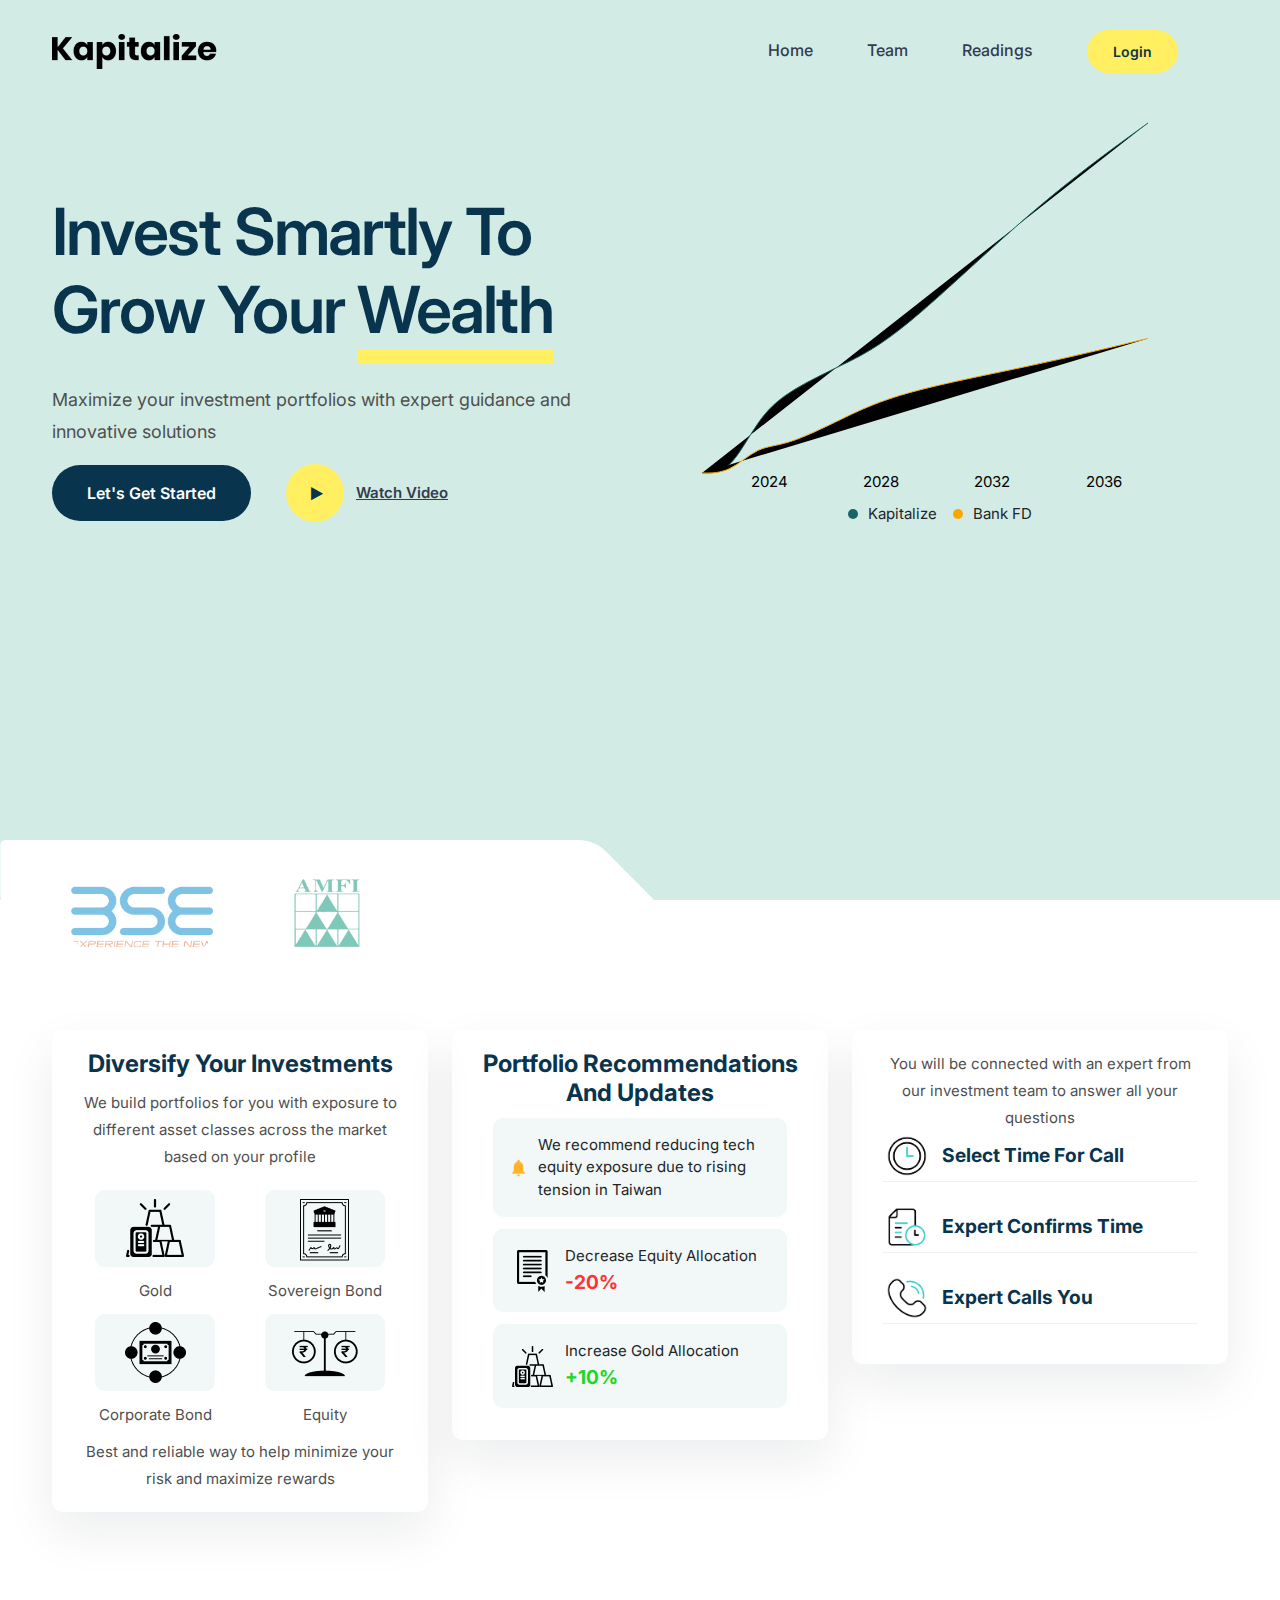
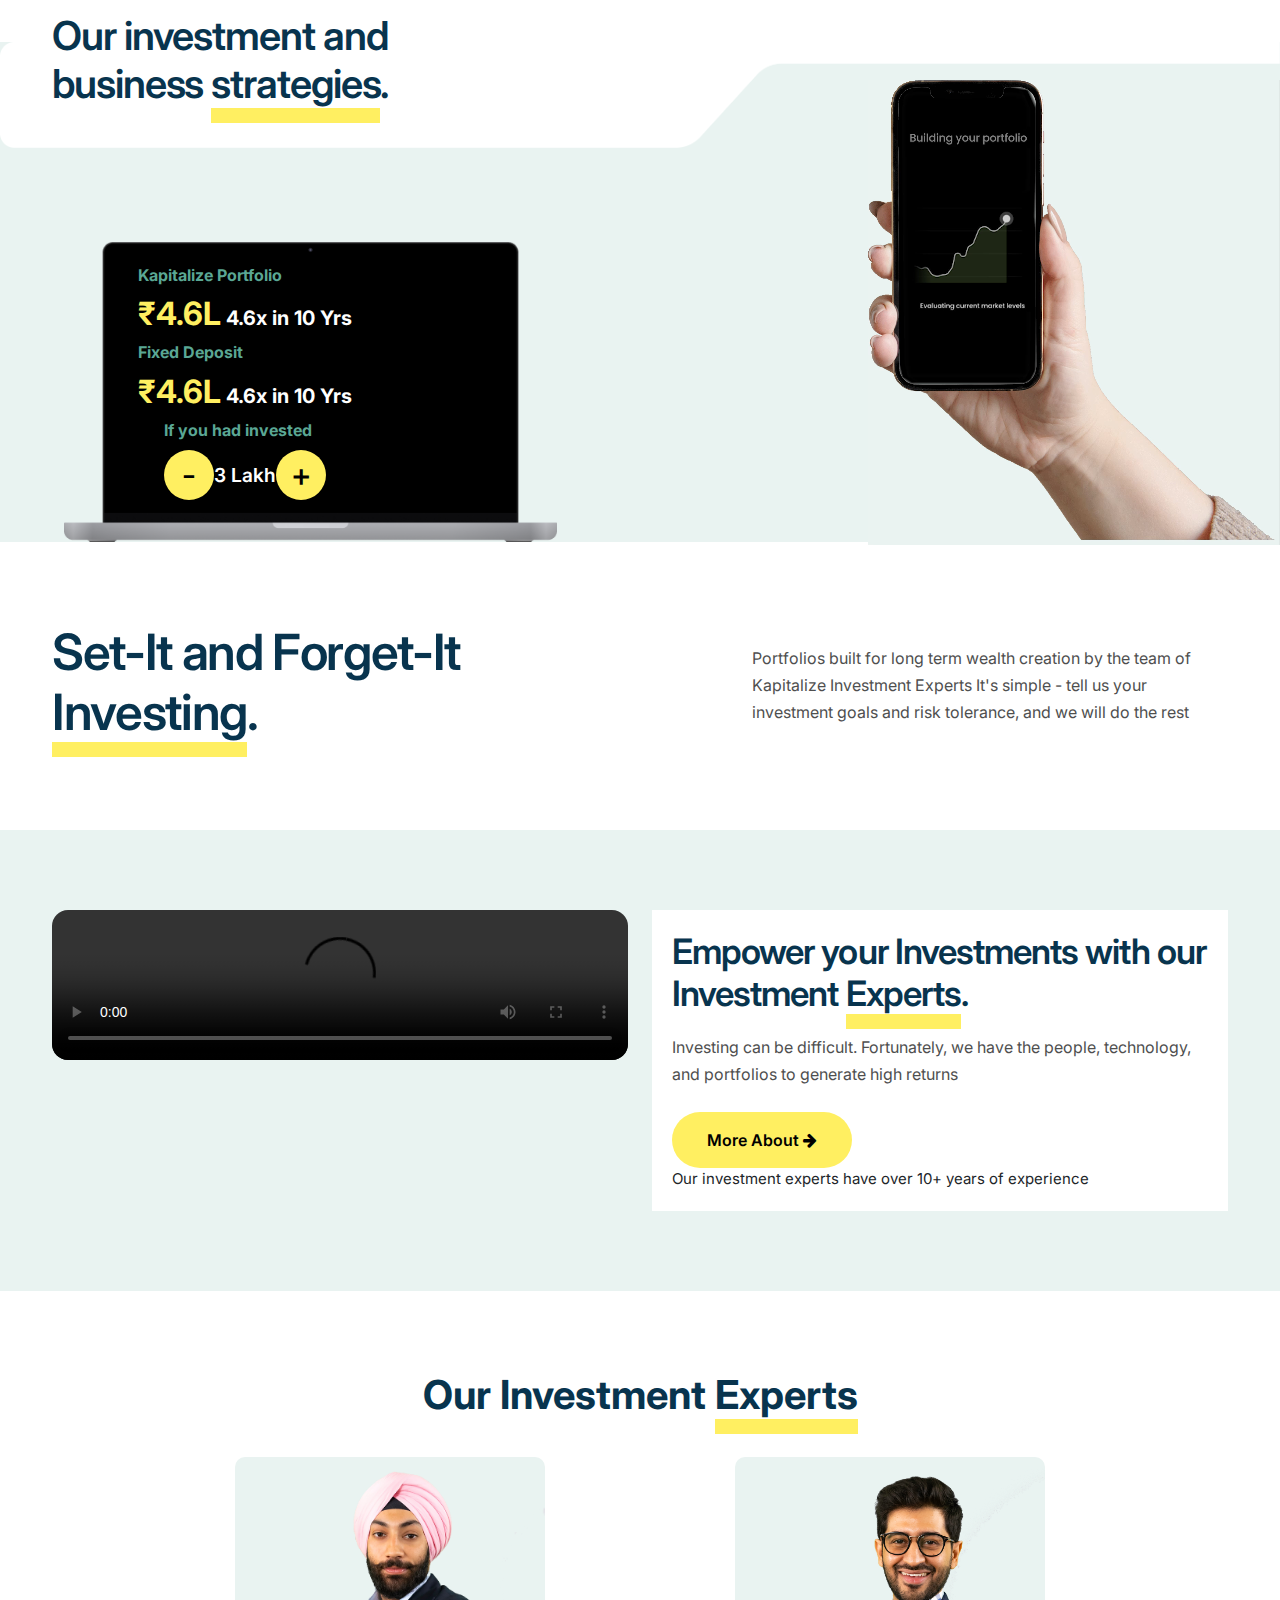
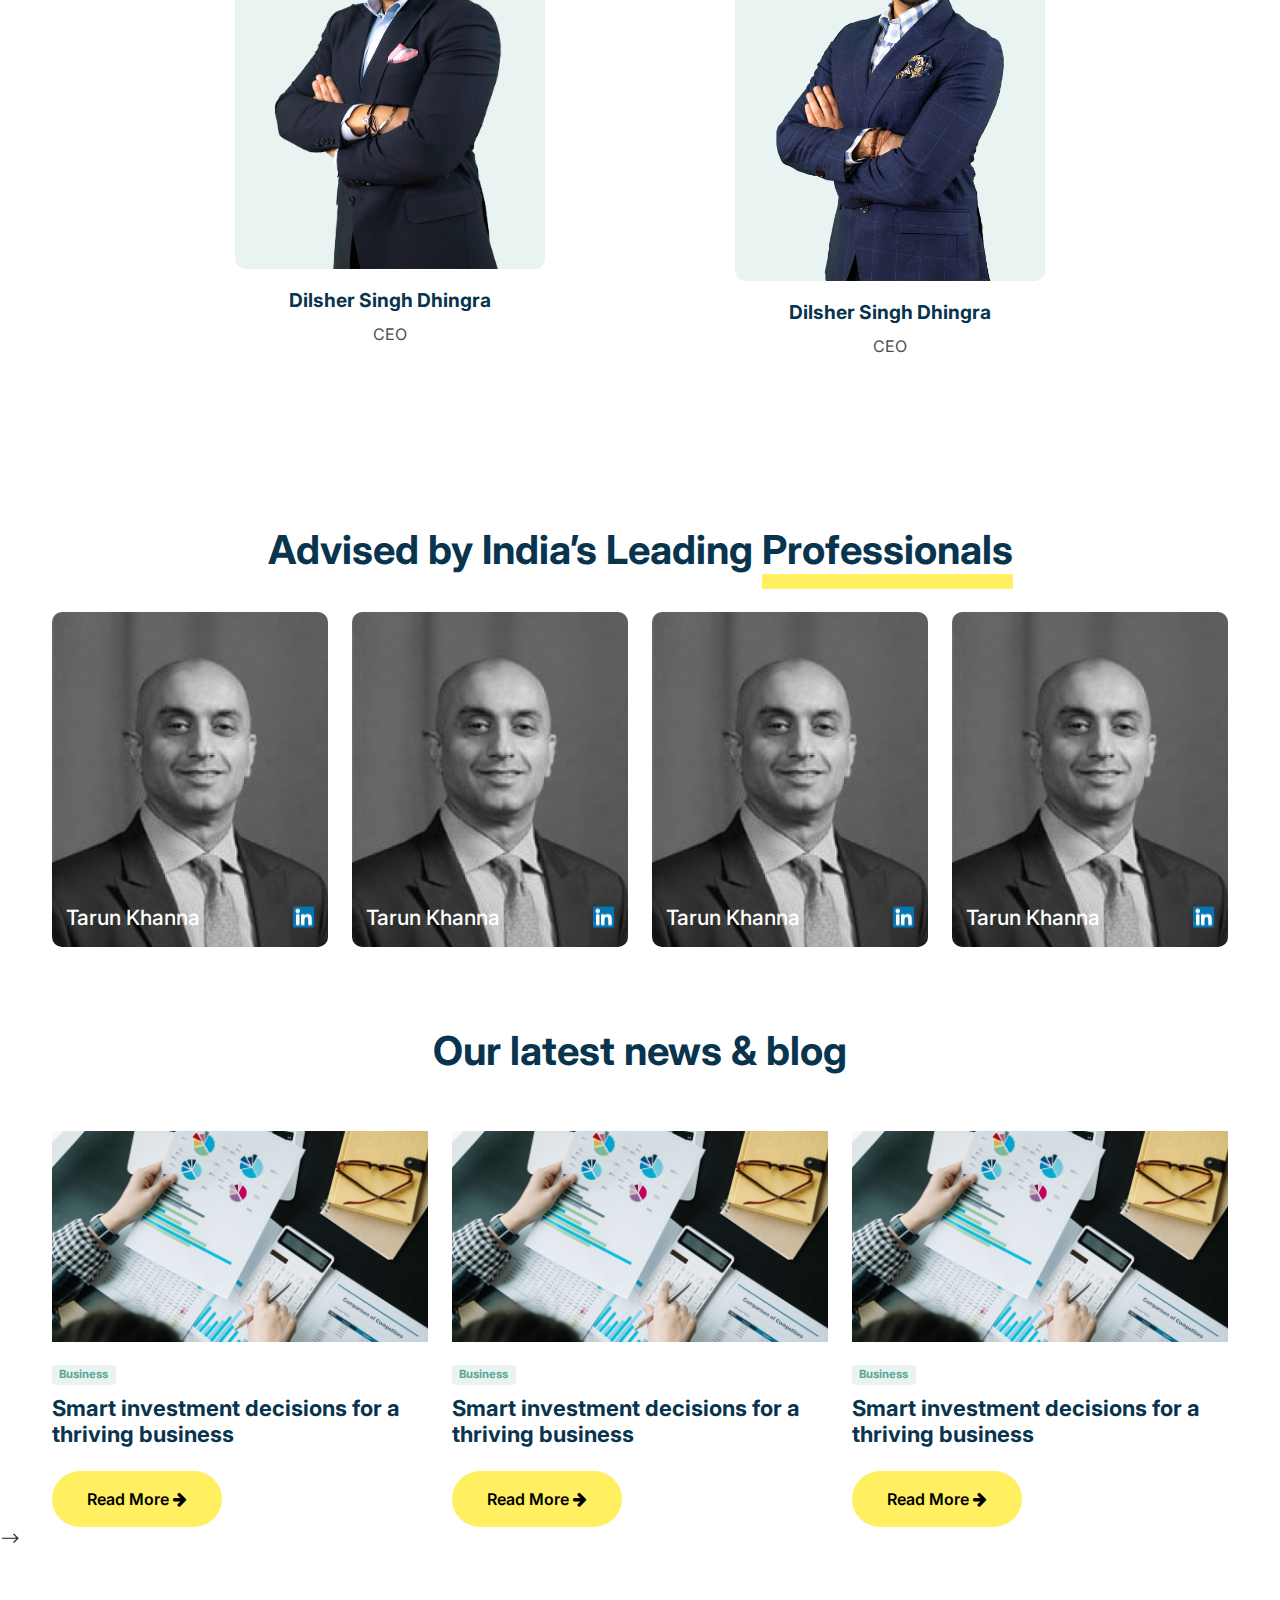
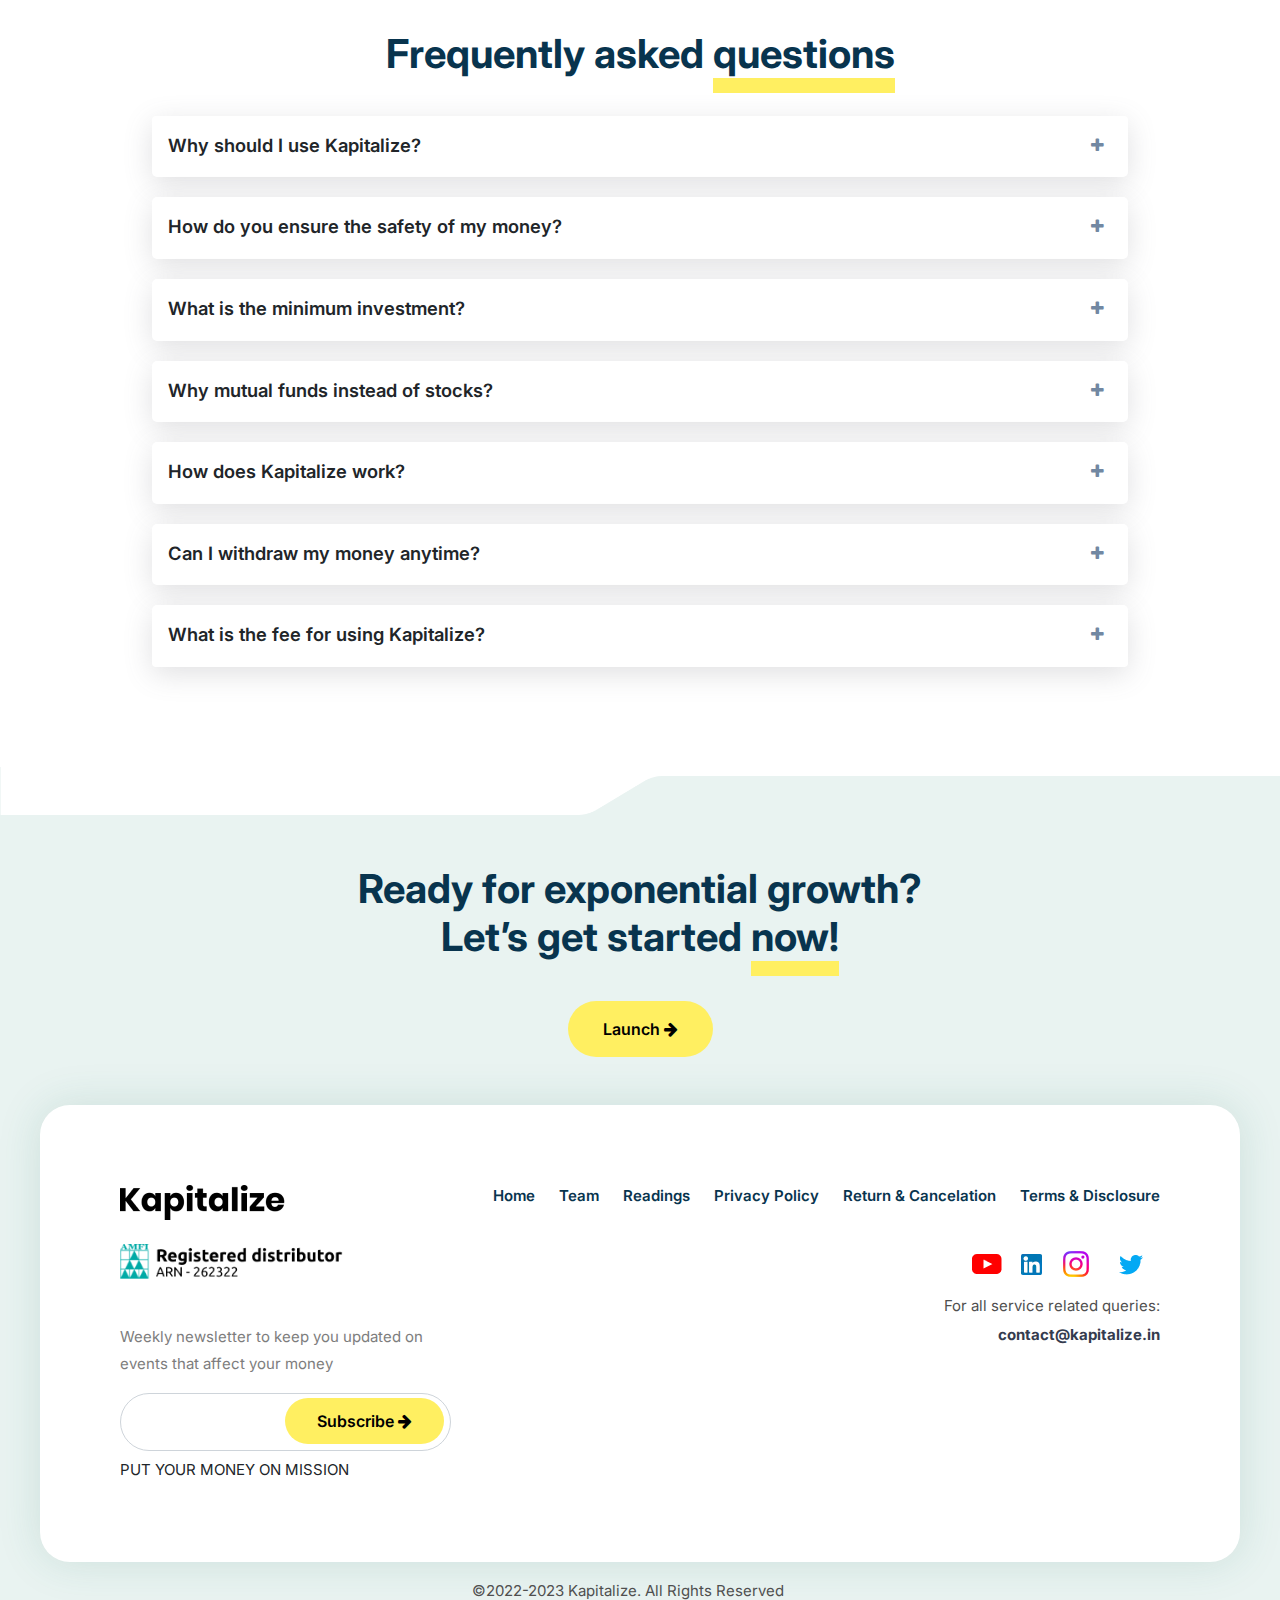
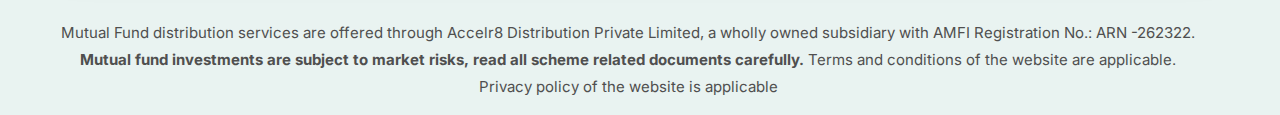
==== index.html @ a592a7f3 "first commit" ====
<!DOCTYPE html>
<html lang="zxx">
  <head>
    <!-- Required meta tags -->
    <meta charset="utf-8" />
    <meta
      name="viewport"
      content="width=device-width, initial-scale=1, shrink-to-fit=no"
    />

    <!-- Bootstrap Min CSS -->
    <link rel="stylesheet" href="assets/css/bootstrap.min.css" />
    <!-- Animate Min CSS -->
    <link rel="stylesheet" href="assets/css/animate.min.css" />
    <!-- FlatIcon CSS -->
    <link rel="stylesheet" href="assets/css/flaticon.css" />
    <!-- FlatIcon Two CSS -->
    <link rel="stylesheet" href="assets/css/flaticon-two.css" />
    <!-- FlatIcon Three CSS -->
    <link rel="stylesheet" href="assets/css/flaticon-three.css" />
    <!-- Font Awesome Min CSS -->
    <link rel="stylesheet" href="assets/css/fontawesome.min.css" />

    <!-- Nice Select Min CSS -->
    <link rel="stylesheet" href="assets/css/nice-select.min.css" />
    <!-- Owl Carousel Min CSS -->
    <link rel="stylesheet" href="assets/css/owl.carousel.min.css" />

    <!-- Style CSS -->
    <link rel="stylesheet" href="assets/css/style.css" />

    <!-- Responsive CSS -->
    <link rel="stylesheet" href="assets/css/responsive.css" />

    <title>Kaptalize Investment</title>

    <link rel="icon" type="image/png" href="assets/img/favicon.png" />
  </head>

  <body>
    <!-- Preloader Area -->
    <!-- <div class="preloader-area">
      <div class="spinner">
        <div class="dot1"></div>
        <div class="dot2"></div>
      </div>
    </div> -->
    <!-- End Preloader Area -->

    <!-- End Go Top Section -->
    <header class="header">
      <div class="container">
       
          <div class="row">
           <div class="col-md-4">
            <div class="header-logo">
              <img src="assets/img/logo-kapitalize.png" />
            </div>
           </div>
            <div class="col-md-8">
              <div class="navbar-menu">
                <ul>
                  <li>
                    <a href="#">Home</a>
                  </li>
                  <li>
                    <a href="#">Team</a>
                  </li>
                  <li>
                    <a href="#">Readings</a>
                  </li>
                 <li>   <button class="default-btn">Login</button></li>
                </ul>
                <div class="contact-button">
               
                </div>
              </div>
            </div>
         
          </div>
      
      </div>
      <section class="main-header">
        <div class="container">
          <div class="row">
            <div class="col-md-6">
              <div class="banner-section-content">
                <h1>
                  Invest Smartly To Grow Your <span class="border-yellow">Wealth</span> 
                  
                
                </h1>
                <p>
                  Maximize your investment portfolios with expert guidance and innovative solutions

                </p>
                <div class="banner-button-flex">
                  <div class="lets-start-button">
                    <a href="#" class="lets-started btn-started"
                      >Let's Get Started</a
                    >
                  </div>
                  <div class="video-box">
                    <a href="" class="video-play">
                      <span><i class="fa fa-play"></i></span>
                    </a>
                    <a href="#" class="watch">Watch Video</a>
                  </div>
                </div>
              </div>
            </div>
            <div class="col-lg-6" style="overflow: hidden;">
              <!-- <div class="text-center">Kapitalize vs Bank FD</div> -->
              <!-- D3 chart -->
              <div id="chart" class="mt-5 mt-lg-0 d-none d-lg-block"><svg width="546" height="400"><g transform="translate(50,20)"><g class="x axis" transform="translate(0,350)"><g class="tick" transform="translate(67.46475017111568,0)" style="opacity: 1;"><line y2="0" x2="0"></line><text dy=".71em" y="3" x="0" style="text-anchor: middle;">2024</text></g><g class="tick" transform="translate(178.96475017111567,0)" style="opacity: 1;"><line y2="0" x2="0"></line><text dy=".71em" y="3" x="0" style="text-anchor: middle;">2028</text></g><g class="tick" transform="translate(290.46475017111567,0)" style="opacity: 1;"><line y2="0" x2="0"></line><text dy=".71em" y="3" x="0" style="text-anchor: middle;">2032</text></g><g class="tick" transform="translate(401.96475017111567,0)" style="opacity: 1;"><line y2="0" x2="0"></line><text dy=".71em" y="3" x="0" style="text-anchor: middle;">2036</text></g><path class="domain" d="M0,0V0H446V0"></path></g><g class="y axis"><path class="domain" d="M0,0H0V350H0"></path></g><g class="company"><path class="line" d="M0,350L4.642653433721195,349.99999999999994C9.28530686744239,350,18.57061373488478,350,27.85592060232717,341.025641025641C37.14122746976956,332.051282051282,46.42653433721195,314.1025641025641,55.72456080310289,300.6410256410256C65.02258726899383,287.1794871794871,74.33333333333333,278.2051282051282,88.27401323294546,269.23076923076917C102.21469313255761,260.2564102564102,120.78530686744239,251.28205128205127,139.3686402007757,242.30769230769226C157.95197353410904,233.33333333333331,176.54802646589093,224.35897435897436,209.0720396988364,197.43589743589743C241.59605293178186,170.51282051282053,288.0480264658909,125.64102564102565,329.8573465662788,89.74358974358975C371.66666666666663,53.846153846153854,408.8333333333333,26.923076923076927,427.41666666666663,13.461538461538463L446,0" style="stroke: rgb(26, 101, 100);" stroke-dasharray="574.5853271484375 574.5853271484375" stroke-dashoffset="0"></path></g><g class="company"><path class="line" d="M0,350L4.642653433721195,349.99999999999994C9.28530686744239,350,18.57061373488478,350,27.85592060232717,345.5128205128205C37.14122746976956,341.025641025641,46.42653433721195,332.05128205128204,55.72456080310289,327.5641025641026C65.02258726899383,323.0769230769231,74.33333333333333,323.0769230769231,88.27401323294546,318.5897435897436C102.21469313255761,314.1025641025641,120.78530686744239,305.1282051282051,139.3686402007757,296.15384615384613C157.95197353410904,287.1794871794871,176.54802646589093,278.2051282051282,209.0720396988364,269.23076923076917C241.59605293178186,260.2564102564102,288.0480264658909,251.28205128205127,329.8573465662788,242.30769230769226C371.66666666666663,233.33333333333331,408.8333333333333,224.35897435897436,427.41666666666663,219.87179487179486L446,215.3846153846154" style="stroke: orange;" stroke-dasharray="469.2064514160156 469.2064514160156" stroke-dashoffset="0"></path></g></g></svg></div>
              <!-- Chart Legend -->
              <div class="d-none d-lg-block">
                <div style="display: flex; justify-content: center;">
                  <div class="me-3" style="display: flex; align-items: center; float: left;">
                    <div style="width: 10px;height: 10px;border-radius: 50%;background: #1A6564;margin-right: 10px;">
                    </div>
                    Kapitalize
                  </div>
                  <div style="display: flex; align-items: center; float: left;">
                    <div style="width: 10px;height: 10px;border-radius: 50%;background: orange;margin-right: 10px;"></div>
                    Bank FD
                  </div>
                </div>
              </div>
              <!-- <img src="assets/img/hero-graph-animation.gif" alt="Graph" class="img-fluid mt-4 mt-lg-0"> -->
              <div class="mt-3 mt-md-5 d-block d-lg-none"> <!-- for mobile -->
                <img src="assets/img/amfi.png" class="img-fluid mt-5 mt-lg-0" alt="AMFI">
              </div>
            </div>
        </div>
      </section>
    </header>
<section class="client-slider mb-30">
<div class="ab-slider">    <img src="assets/img/shape-divider-home-edit.png"/>
<div class="container">
    <div class="row">
        <div class="col-md-6">
           <div class="client-box-flex">
           <div> <img src="assets/img/bse.png"/></div>
           <div> <img src="assets/img/amfi.png"/></div>
           </div>
        </div>
    </div>
</div>
</div>


</section>
<div class="clearfix"></div>
<!-- <section class="start-section ptb-80">
    <div class="container">
        <div class="row">
            <div class="col-md-6">
<div class="start-business-heading">
    <h2>Starting and growing your own <span class="wealth">business</span>.</h2>
</div>
            </div>
            <div class="col-md-6">
                <div class="paragraph-business">
                    <p>Lorem ipsum dolor sit amet, consectetur tempoesed uted adipiscing elit, sed do eiusmod tempor incididunt  labore et dolore magna aliqua ut commodo conse.</p>
                </div>
        </div>
    </div>
</section> -->
<!-- <section class="efficient ptb-80">
    <div class="container">
        <div class="row">
            <div class="col-md-4">
                <div class="hover-box hov   ">
                    <div class="icon-box-efficient ">
                        <div class="hov">
                            <i class="fa fa-star"></i>
                        </div>
                    </div>
                    <div class="icon-box-title">
                        <h2>Efficient Investment</h2>
                        <p>Lorem ipsum dolor sit amet, commodo conse consecteturet deus adipiscing elit, sed do eiusmod tempor ut.</p>
                    </div>
                    <a href=""><i class="fa fa-arrow-right-long"></i></a>
                </div>
            </div>
            <div class="col-md-4">
                <div class="hover-box hov   ">
                    <div class="icon-box-efficient ">
                        <div class="hov">
                            <i class="fa fa-star"></i>
                        </div>
                    </div>
                    <div class="icon-box-title">
                        <h2>Efficient Investment</h2>
                        <p>Lorem ipsum dolor sit amet, commodo conse consecteturet deus adipiscing elit, sed do eiusmod tempor ut.</p>
                    </div>
                    <a href=""><i class="fa fa-arrow-right-long"></i></a>
                </div>
            </div>
            <div class="col-md-4">
                <div class="hover-box hov   ">
                    <div class="icon-box-efficient ">
                        <div class="hov">
                            <i class="fa fa-star"></i>
                        </div>
                    </div>
                    <div class="icon-box-title">
                        <h2>Efficient Investment</h2>
                        <p>Lorem ipsum dolor sit amet, commodo conse consecteturet deus adipiscing elit, sed do eiusmod tempor ut.</p>
                    </div>
                    <a href=""><i class="fa fa-arrow-right-long"></i></a>
                </div>
            </div>
        </div>
    </div>
</section> -->
<section class="invest-with-kapitalize mt-100">
  <div class="container">
    <div class="row">
      <div class="col-md-4">
        <div class="diversify-box">
          <div class="diversify-content">
            <h3>Diversify Your Investments</h3>
            <p>We build portfolios for you with exposure to different asset classes across the market based on your profile</p>
          </div>
          <div class="row">
            <div class="col-md-6">
              <div class="icon-image">
                <img src="assets/img/icon-gold.png"/>
                <p>Gold</p>
              </div>
            </div>
            <div class="col-md-6">
              <div class="icon-image">
                <img src="assets/img/icon-sovereign-bond.png"/>
                <p>Sovereign Bond</p>
              </div>
            </div>
            <div class="col-md-6">
              <div class="icon-image">
                <img src="assets/img/icon-corporate-bond.png"/>
                <p>Corporate Bond</p>
              </div>
            </div>
            <div class="col-md-6">
              <div class="icon-image">
                <img src="assets/img/icon-equity.png"/>
                <p>Equity</p>
              </div>
            </div>
     <div class="second-para">
             <p>Best and reliable way to help minimize your risk and maximize rewards</p>
     </div>
          </div>
        </div>
      </div>
      <div class="col-md-4">
        <div class="diversify-box">
          <div class="diversify-content">
            <h3>Portfolio Recommendations And Updates
            </h3>
           <div class="portfolio-cards flex">
            <div><img src="assets/img/icon-notification.png"></div>
            <div class="po">We recommend reducing tech equity exposure due to rising tension in Taiwan

            </div>
           </div>
           <div class="portfolio-cards flex">
            <div><img src="assets/img/icon-letter.png"></div>
            <div class="po ">Decrease Equity Allocation
<span class="red1">-20%

</span>
            </div>
           </div>
           <div class="portfolio-cards flex">
            <div><img src="assets/img/icon-gold-outline.png"></div>
            <div class="po">Increase Gold Allocation
              <span class="gre1">+10%

              </span>
            </div>
           </div>
          </div>
         
        </div>
      </div>
      <div class="col-md-4 mx-auto">
        <div class="diversify-box">
  <div class="second-para">        <p>You will be connected with an expert from our investment team to answer all your questions</p></div>
        <div class="advice-card flex">
          <div><img src="assets/img/animation-clock.png"></div>
          <div><h3>
            Select Time For Call</h3></div>
        </div>
        <div class="advice-card flex">
          <div><img src="assets/img/animation-waiting.png"></div>
          <div><h3>
            Expert Confirms Time</h3></div>
        </div>
        <div class="advice-card flex">
          <div><img src="assets/img/animation-phone.png"></div>
          <div><h3>
            Expert Calls You</h3></div>
        </div>
         
        </div>
      </div>
    </div>
  </div>
</section>
<section class="investment ">
<div class="oh  ">
  <div class="shape-devideer"><img src="assets/img/shape-divider-about.png"></div>
  
<div class="container ">
  <div class="row">
   <div class="col-md-12">
    <div class="main-headingg">
      <h3>Our investment and business <span class="border-yellow">strategies</span>.</h3>
    </div>
   </div>
   <div class="over-f">
    <div class="row">
      <div class="col-md-6">
        <div class="laptop-ab">
          <img src="assets/img/portfolio-laptop-blank.png">
          <div class="laptop-content">
            <div class="portfolio-flex">
              <div class="kapitalize-p-heading"><h3>Kapitalize Portfolio</h3>
              <h5><span>₹4.6L</span> 4.6x in 10 Yrs</h5>
              </div>
              <div class="kapitalize-p-heading"><h3>Fixed Deposit</h3>
                  <h5><span>₹4.6L</span> 4.6x in 10 Yrs</h5>
                  </div>
                  <div class="kapitalize-p-heading-m"><h3>If you had invested</h3>
                      <div class="number-flex">
         <div>                 <a href="" class="btn btn-circle"><span class="minus">-</span></a></div>
                 <div class="value">3 Lakh</div>
                  <div>        <a href="" class="btn btn-circle"><span class="plus">+</span></a></div>
                      </div>
                      </div>
          </div>
        </div>
        </div>
      </div>
      <div class="col-md-6">
        <div class="mobile-video">
          <video  autoplay muted loop >
            <source src="assets/video/hand_video.mp4" type="video/mp4">
            <source src="assets/video/hand_video.mp4" type="video/ogg">
         
          </video>
  
        </div>
      </div>
    </div>
  </div>
</div>

</div>
</section>
<section class="start-section ptb-80">
    <div class="container">
        <div class="row">
            <div class="col-md-6">
<div class="start-business-heading">
    <h2>Set-It and Forget-It 
      <span class="border-yellow">Investing</span>.</h2>
</div>
            </div>
            <div class="col-md-6">
                <div class="paragraph-business">
                    <p>Portfolios built for long term wealth creation by the team of Kapitalize Investment Experts 

                      It's simple - tell us your investment goals and
                      risk tolerance, and we will do the rest
                      </p>
                </div>
        </div>
    </div>
</section>

<!-- invested -->
<!-- <section class="invested ptb-80 mt-50">
    <div class="container">
        <div class="row">
            <div class="col-md-8 mx-auto">
                <div class="sec-heading">
                    <span>Put your money on a mission</span>
                    <h2>Portfolios designed by investment experts for long-term growth</h2>
                </div>
            </div>
        </div>
        <div class="row mt-5">
            <div class="portfolio-flex">
                <div class="kapitalize-p-heading"><h3>Kapitalize Portfolio</h3>
                <h5><span>₹4.6L</span> 4.6x in 10 Yrs</h5>
                </div>
                <div class="kapitalize-p-heading"><h3>Fixed Deposit</h3>
                    <h5><span>₹4.6L</span> 4.6x in 10 Yrs</h5>
                    </div>
                    <div class="kapitalize-p-heading-m"><h3>If you had invested</h3>
                        <div class="number-flex">
           <div>                 <a href="" class="btn btn-circle"><span class="minus">-</span></a></div>
                   <div class="value">3 Lakh</div>
                    <div>        <a href="" class="btn btn-circle"><span class="plus">+</span></a></div>
                        </div>
                        </div>
            </div>
        </div>
    </div>
</section> -->

<section class="ptb-80 empower">
    <div class="container">
        <div class="row ">
            <div class="col-md-6 ">
                <div class="meet-image">
                  <div class="video-inbox">
                    <video controls="" width="100%" style="max-width: 700px; height: auto;" controlslist="nodownload">
                      <source src="https://kapitalizevideos.s3.ap-south-1.amazonaws.com/introvideo/Intro+video_Final.mp4" type="video/webm">
                      <source src="https://kapitalizevideos.s3.ap-south-1.amazonaws.com/introvideo/Intro+video_Final.mp4" type="video/mp4">
                    </video>
                  </div>
                </div>
            </div>
            <div class="col-md-6">
                <div class="main-bg-content">
                  <div class="meet-content">
                    <h3>Empower your Investments with our Investment 
                      <span class="border-yellow">Experts</span>.</h3>
                    <p>Investing can be difficult. Fortunately, we have the people, technology, and portfolios to generate high returns
                    </p>
                  
                </div>
                <div class="more-about mt-4">
                    <button class=" btn-started">More About <i class="fa fa-arrow-right"></i></button>
                </div>
                <span>Our investment experts have over 10+ years of experience
                </span>
                </div>
            </div>
        </div>
    </div>
</section>

<section class="team ptb-80">
  <div class="container">
    <div class="row mb-30">
      <div class="col-md-8 mx-auto">
        <div class="sec-heading-blog">
          
          <h2>Our Investment 
              <span class="border-yellow">Experts</span></h2>
      </div>
      </div>
    </div>
   <div class="row">
    <div class="col-md-10 mx-auto">
      <div class="row mt-50">
        <div class="col-md-4 mx-auto">
          <div class="team-member">
            <img src="assets/img/DSD_Kapitalize Main Photo.png"/>
            
          </div>
          <div class="team-member-content">
            <h4>Dilsher Singh Dhingra</h4>
            <p>CEO</p>
          </div>
        </div>
        <div class="col-md-4 mx-auto">
          <div class="team-member">
            <img src="assets/img/LK_Kapitalize Main Photo Vf.png"/>
            
          </div>
          <div class="team-member-content">
            <h4>Dilsher Singh Dhingra</h4>
            <p>CEO</p>
          </div>
        </div>
        </div>
    </div>
   </div>
    </div>
  </div>
</section>
<section class="expertise ptb-80">
  <div class="container">
    <div class="row mb-30">
      <div class="col-md-8 mx-auto">
        <div class="sec-heading-blog">
          
          <h2>Advised by India’s Leading 

              <span class="border-yellow">Professionals</span></h2>
      </div>
      </div>
    </div>
   <div class="row">
    <div class="col-md-3">
      <div class="team-expertise">
        <div class="overlay-expertise">
          <img src="assets/img/professional-tarun-khanna.png">
          </div>
         <div class="main-overlay">
          <div class="title-expertise">
            <h6>Tarun Khanna</h6>
            <a href="https://www.linkedin.com/in/tarun-khanna-93434213/" target="_blank">
              <img src="assets/img/icon-linkedin.png" alt="LinkedIn" class="linkedin">
            </a>
          </div>
         </div>
        </div>
      </div>
      <div class="col-md-3">
        <div class="team-expertise">
          <div class="overlay-expertise">
            <img src="assets/img/professional-tarun-khanna.png">
            </div>
           <div class="main-overlayy">
            <div class="title-expertise">
              <h6>Tarun Khanna</h6>
              <a href="https://www.linkedin.com/in/tarun-khanna-93434213/" target="_blank">
                <img src="assets/img/icon-linkedin.png" alt="LinkedIn" class="linkedin">
              </a>
            </div>
           </div>
          </div>
        </div>
        <div class="col-md-3">
          <div class="team-expertise">
            <div class="overlay-expertise">
              <img src="assets/img/professional-tarun-khanna.png">
              </div>
             <div class="main-overlayy">
              <div class="title-expertise">
                <h6>Tarun Khanna</h6>
                <a href="https://www.linkedin.com/in/tarun-khanna-93434213/" target="_blank">
                  <img src="assets/img/icon-linkedin.png" alt="LinkedIn" class="linkedin">
                </a>
              </div>
             </div>
            </div>
          </div>
          <div class="col-md-3">
            <div class="team-expertise">
              <div class="overlay-expertise">
                <img src="assets/img/professional-tarun-khanna.png">
                </div>
               <div class="main-overlayy">
                <div class="title-expertise">
                  <h6>Tarun Khanna</h6>
                  <a href="https://www.linkedin.com/in/tarun-khanna-93434213/" target="_blank">
                    <img src="assets/img/icon-linkedin.png" alt="LinkedIn" class="linkedin">
                  </a>
                </div>
               </div>
              </div>
            </div>
    </div>
   </div>
    </div>
  </div>
</section>

  <div class="container">
    <div class="row">
      <div class="col-md-8 mx-auto">
        <div class="sec-heading-blog">
          
          <h2>Our latest news & <span class="wealth">blog</span></h2>
      </div>
      </div>
    </div>
    <div class="row mt-5">
     <div class="col-md-4">
     <a href="">
      <div class="blog-box">
        <div class="blog-image">
          <img src="assets/img/blog.jpg"/>
        </div>
        <div class="badge badge-secondary">Business</div>
        <div class="blog-heading"><h2>Smart investment decisions for a thriving business</h2></div>
        <div class="more-about mt-4">
          <button class=" btn-started">Read More <i class="fa fa-arrow-right"></i></button>
      </div>
      </div>
     </a>
     </div>
     <div class="col-md-4">
      <a href="">
       <div class="blog-box">
         <div class="blog-image">
           <img src="assets/img/blog.jpg"/>
         </div>
         <div class="badge badge-secondary">Business</div>
         <div class="blog-heading"><h2>Smart investment decisions for a thriving business</h2></div>
         <div class="more-about mt-4">
           <button class=" btn-started">Read More <i class="fa fa-arrow-right"></i></button>
       </div>
       </div>
      </a>
      </div>
      <div class="col-md-4">
        <a href="">
         <div class="blog-box">
           <div class="blog-image">
             <img src="assets/img/blog.jpg"/>
           </div>
           <div class="badge badge-secondary">Business</div>
           <div class="blog-heading"><h2>Smart investment decisions for a thriving business</h2></div>
           <div class="more-about mt-4">
             <button class=" btn-started">Read More <i class="fa fa-arrow-right"></i></button>
         </div>
         </div>
        </a>
        </div>
    </div>
  </div>
</section> -->
<section class="faqs ptb-80">
  <div class="container">
    <div class="row mb-30">
      <div class="col-md-8 mx-auto">
        <div class="sec-heading-blog">
          
          <h2>Frequently asked 

              <span class="border-yellow">questions</span></h2>
      </div>
      </div>
    </div>
    <div class="row">
      <div class="col-md-10 mx-auto">
        <div class="accordion">
          <div class="accordion-item">
            <a>
              Why should I use Kapitalize?
            </a>
            <div class="content">
              <p>We have over 10 years of investing experience and trusted by some of the worlds wealthiest. Our goal is to offer high quality investment expertise that was previously reserved only for the ultra-wealthy</p>
            </div>
          </div>
          <div class="accordion-item">
            <a>
              How do you ensure the safety of my money?
            </a>
            <div class="content">
              <p>All investments are made in your name (you hold the funds) and any investment changes need your consent before we implement them. An OTP is required to approve each and every change. Kapitalize is registered with the Association of Mutual Funds of India (ARN Holder Number – 262322) and SEBI compliant with all security guidelines. Mutual funds are highly regulated, and investors are protected by AMFI</p>
            </div>
          </div>
          <div class="accordion-item">
            <a>
              What is the minimum investment?
            </a>
            <div class="content">
              <p>Portfolios designed by Kapitalize start with a minimum of Rs 20,000 and you can top up any time with as little as Rs 10,000</p>
            </div>
          </div>
          <div class="accordion-item">
            <a>
              Why mutual funds instead of stocks?
            </a>
            <div class="content">
              <p>Data clearly shows that over a long-term horizon, investing in index funds beats specific stock portfolios >95% of the time. Your money is invested into diversified portfolios of funds managed by the best fund managers of the country, to earn superior risk-adjusted returns</p>
            </div>
          </div>
          <div class="accordion-item">
            <a>
              How does Kapitalize work?
            </a>
            <div class="content">
              <p>Kapitalize simplifies investing! After evaluating a customer’s risk profile and investment goals, Kapitalize curates a personalised investing strategy to achieve long term wealth creation</p>
            </div>
          </div>
          <div class="accordion-item">
            <a>
           
              Can I withdraw my money anytime?
                  
            </a>
            <div class="content">
              <p>Yes! The money you invest through Kapitalize can be withdrawn anytime. There is no lock-in period</p>
            </div>
          </div>
          <div class="accordion-item">
            <a>
           
             
              What is the fee for using Kapitalize?
                  
                  
            </a>
            <div class="content">
              <p>Kapitalize charges an investor NO fees! Kapitalize is in-turn paid a distribution fee by the mutual fund AMCs</p>
            </div>
          </div>
        </div>
      </div>
    </div>
  </div>
</section>
<!-- footer -->
<footer class="footer">
  <div class="footer-overlay"></div>
  <div class="footer-image">
    <img src="assets/img/shape-divider-footer-edit.png"/>
    <div class="container">
      <div class="row">
        <div class="col-md-8 mx-auto mb-5">
<div class="first-footer">
  <h2>Ready for exponential growth? <br>
    Let’s get started 
     <span class="border-yellow">now!</span></h2>
</div>
<div class="more-about text-center mt-4">
  <button class=" btn-started">Launch <i class="fa fa-arrow-right"></i></button>
</div>

      </div>
      <!-- main-footer -->
      <div class="footer-2">
        <div class="row">
          <div class="col-md-3">
         <div class="mb-4">      <img src="assets/img/logo-kapitalize.png"/></div>
         
          </div>
          <div class="col-md-9">
            <div class="footer-links">
               

              <ul>
                <li><a href="#">Home</a></li>
                <li><a href="#">Team</a></li>
                <li><a href="#">Readings</a></li>
                <li><a href="#"> Privacy Policy</a></li>
                <li><a href="#">Return & Cancelation</a></li>
                <li><a href="#">Terms & Disclosure</a></li>
               
              </ul>
            </div>
          </div>
        
         
          <!-- <div class="col-md-4">
            <div class="address">
              <h3>Our Address</h3>
              <div class="address-flex">
                <div><i class="fa fa-map-marker"></i></div>
                <div class="contact-info">
                 
                  <p>123, Main Street Canada USA</p>
                </div>
              </div>
              <div class="address-flex">
                <div><i class="fa fa-phone"></i></div>
                <div class="contact-info">
                 
                  <a href="#"><p>+123-124-4587</p></a>
                </div>
              </div>
              <div class="social-link">
                <ul>
                  <li>
                    <a href="#"><i class="fa fa-youtube"></i></a>
                  </li>
                  <li>
                    <a href="#"><i class="fa fa-facebook"></i></a>
                  </li>
                  <li>
                    <a href="#"><i class="fa fa-linkedin"></i></a>
                  </li>
                  <li>
                    <a href="#"><i class="fa fa-twitter"></i></a>
                  </li>
                </ul>
              </div>
            </div>
          </div> -->
         
        </div>
        <div class="row">
          <div class="col-md-4">
            <div class="footer-logo">
           
              <div class="mb-4">   <img src="assets/img/arn-footer.png"/></div>
              <p>Weekly newsletter to keep you updated on events that affect your money </p>
            </div>
            <div class="email-text mt-3">
   
              <input type="text"  class="form-control" autocomplete="off">
              <button class=" btn-started">Subscribe <i class="fa fa-arrow-right"></i></button>
              <span class="mt-2 d-block">PUT YOUR MONEY ON MISSION</span>
            </div>
          </div>
          <div class="col-md-8">
            <div class="social-media text-end mb-4">
              <ul>
                <li>
                  <a href="#"><img src="assets/img/social-youtube.png"></a>
                </li>
                <li>
                  <a href="#"><img src="assets/img/icon-linkedin.png"></a>
                </li>
                  <li>
                  <a href="#"><img src="assets/img/social-instagram.png"></a>
                </li>
                <li>
                  <a href="#"><img src="assets/img/social-twitter.png"></a>
                </li>
              </ul>
     <div class="main-m mt-2">
      <p>For all service related queries:</p>
      <p><a href="#">contact@kapitalize.in</a></p>
     </div>
            </div>
          </div>
        </div>
      </div>
      <div class="row">
        <div class="col-md-12">
          <div class="copyright">
            <p>©2022-2023 Kapitalize. All Rights Reserved</p>
            <p>Mutual Fund distribution services are offered through Accelr8 Distribution Private Limited, a wholly owned subsidiary with AMFI Registration No.: ARN -262322. <strong>Mutual fund investments are subject to market risks, read all scheme related documents carefully.</strong>
              Terms and conditions of the website are applicable. Privacy policy of the website is applicable</p>
          </div>
      </div>
    </div>
  </div>
</footer>
    <!-- jQuery Min JS -->
    <script src="assets/js/jquery.min.js"></script>
    <!-- Bootstrap Bundle Min JS -->
    <script src="assets/js/bootstrap.bundle.min.js"></script>

    <!-- Appear Min JS -->
    <script src="assets/js/jquery.appear.min.js"></script>

    <!-- Owl Carousel Min JS -->
    <script src="assets/js/owl.carousel.min.js"></script>

    <!-- Nice Select Min JS -->
    <script src="assets/js/jquery.nice-select.min.js"></script>
    <!-- WOW Min JS -->
    <script src="assets/js/wow.min.js"></script>

    <!-- Main JS -->
    <script src="assets/js/main.js"></script>
  </body>
</html>
---- assets/css/flaticon.css ----
/*
Flaticon icon font: Flaticon
*/
@font-face {
	font-family: "Flaticon";
	src: url("../../assets/fonts/Flaticon.eot");
	src: url("../../assets/fonts/Flaticon.eot?#iefix") format("embedded-opentype"),
	url("../../assets/fonts/Flaticon.woff2") format("woff2"),
	url("../../assets/fonts/Flaticon.woff") format("woff"),
	url("../../assets/fonts/Flaticon.ttf") format("truetype"),
	url("../../assets/fonts/Flaticon.svg#Flaticon") format("svg");
	font-weight: normal;
	font-style: normal;
}
@media screen and (-webkit-min-device-pixel-ratio:0) {
	@font-face {
		font-family: "Flaticon";
		src: url("../../assets/fonts/Flaticon.svg#Flaticon") format("svg");
	}
}
[class^="flaticon-"]:before, [class*=" flaticon-"]:before,
[class^="flaticon-"]:after, [class*=" flaticon-"]:after {   
	font-family: Flaticon;
	font-style: normal;
}

.flaticon-right-arrow:before { content: "\f100"; }
.flaticon-claim:before { content: "\f101"; }
.flaticon-lock:before { content: "\f102"; }
.flaticon-diagram:before { content: "\f103"; }
.flaticon-money:before { content: "\f104"; }
.flaticon-pen:before { content: "\f105"; }
.flaticon-refresh:before { content: "\f106"; }
.flaticon-budget:before { content: "\f107"; }
.flaticon-data:before { content: "\f108"; }
.flaticon-file:before { content: "\f109"; }
.flaticon-ruler:before { content: "\f10a"; }
.flaticon-facebook:before { content: "\f10b"; }
.flaticon-twitter:before { content: "\f10c"; }
.flaticon-linkedin:before { content: "\f10d"; }
.flaticon-instagram-logo:before { content: "\f10e"; }
---- assets/css/flaticon-two.css ----
/*
  	Flaticon icon font: Flaticon
  	Creation date: 22/12/2021 12:08
  	*/

@font-face {
	font-family: "Flaticon";
	src: url("../../assets/fonts/style-one/Flaticon.eot");
	src: url("../../assets/fonts/style-one/Flaticon.eot?#iefix") format("embedded-opentype"),
	url("../../assets/fonts/style-one/Flaticon.woff2") format("woff2"),
	url("../../assets/fonts/style-one/Flaticon.woff") format("woff"),
	url("../../assets/fonts/style-one/Flaticon.ttf") format("truetype"),
	url("../../assets/fonts/style-one/Flaticon.svg#Flaticon") format("svg");
	font-weight: normal;
	font-style: normal;
}
@media screen and (-webkit-min-device-pixel-ratio:0) {
	@font-face {
		font-family: "Flaticon";
		src: url("../../assets/fonts/style-one/Flaticon.svg#Flaticon") format("svg");
	}
}
[class^="flaticon-"]:before, [class*=" flaticon-"]:before,
[class^="flaticon-"]:after, [class*=" flaticon-"]:after {   
	font-family: Flaticon;
	font-style: normal;
}

.flaticon-headphones:before { content: "\f100"; }
.flaticon-tag:before { content: "\f101"; }
.flaticon-cyber-security:before { content: "\f102"; }
.flaticon-innovation:before { content: "\f103"; }
.flaticon-content:before { content: "\f104"; }
.flaticon-unlink:before { content: "\f105"; }
.flaticon-data:before { content: "\f106"; }
.flaticon-goal:before { content: "\f107"; }
.flaticon-modules:before { content: "\f108"; }
.flaticon-work-time:before { content: "\f109"; }
.flaticon-it:before { content: "\f10a"; }
.flaticon-monitor:before { content: "\f10b"; }
.flaticon-appointment:before { content: "\f10c"; }
.flaticon-user:before { content: "\f10d"; }
.flaticon-dancer-motion:before { content: "\f10e"; }
.flaticon-cropping-tool:before { content: "\f10f"; }
.flaticon-brain-and-head:before { content: "\f110"; }
.flaticon-telephone:before { content: "\f111"; }
.flaticon-envelope:before { content: "\f112"; }
.flaticon-edit:before { content: "\f113"; }
.flaticon-placeholder:before { content: "\f114"; }
---- assets/css/flaticon-three.css ----
/*
  	Flaticon icon font: Flaticon
  	Creation date: 02/01/2021 10:22
  	*/

@font-face {
	font-family: "Flaticon";
	src: url("../../assets/fonts/style-two/Flaticon.eot");
	src: url("../../assets/fonts/style-two/Flaticon.eot?#iefix") format("embedded-opentype"),
	url("../../assets/fonts/style-two/Flaticon.woff2") format("woff2"),
	url("../../assets/fonts/style-two/Flaticon.woff") format("woff"),
	url("../../assets/fonts/style-two/Flaticon.ttf") format("truetype"),
	url("../../assets/fonts/style-two/Flaticon.svg#Flaticon") format("svg");
	font-weight: normal;
	font-style: normal;
}

@media screen and (-webkit-min-device-pixel-ratio:0) {
  @font-face {
		font-family: "Flaticon";
		src: url("../../assets/fonts/style-two/Flaticon.svg#Flaticon") format("svg");
	}
}
[class^="flaticon-"]:before, [class*=" flaticon-"]:before,
[class^="flaticon-"]:after, [class*=" flaticon-"]:after {   
	font-family: Flaticon;
	font-style: normal;
}

.flaticon-industry:before { content: "\f100"; }
.flaticon-group:before { content: "\f101"; }
.flaticon-promotion:before { content: "\f102"; }
.flaticon-coffee-cup:before { content: "\f103"; }
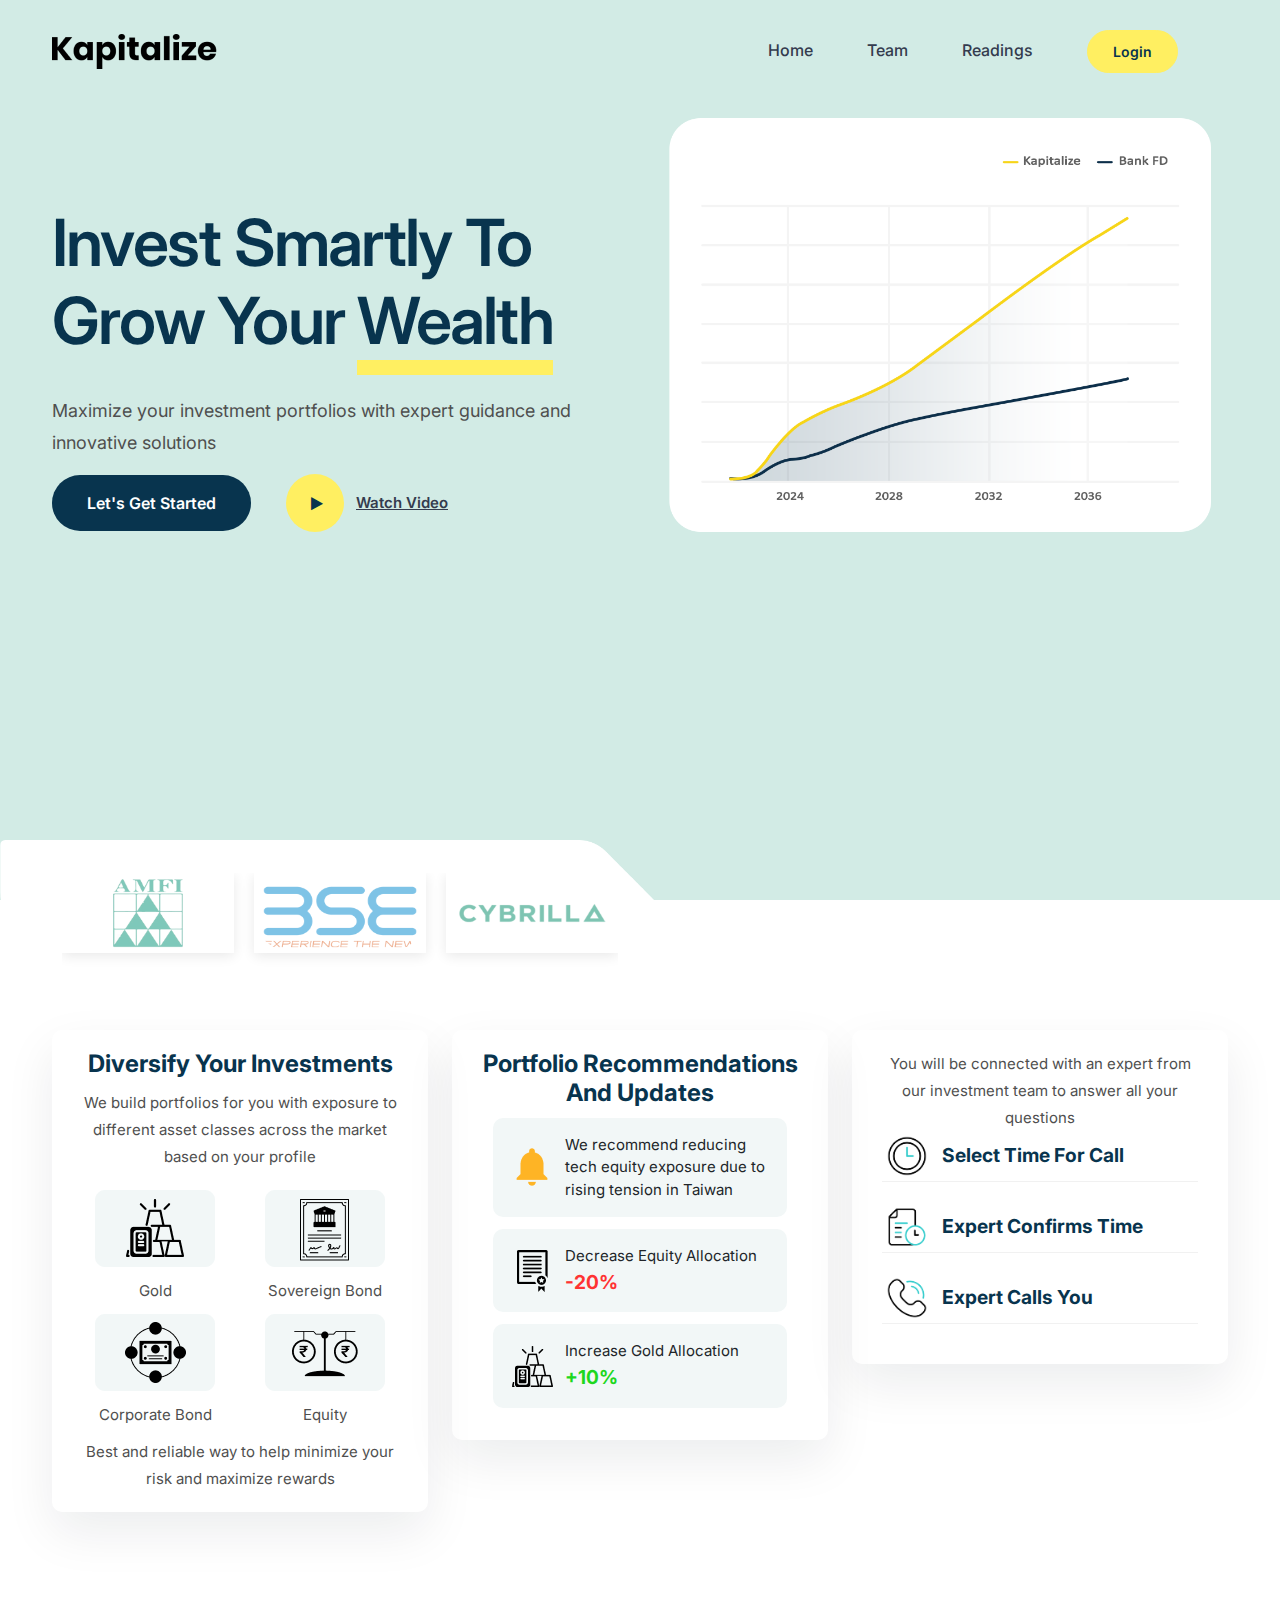
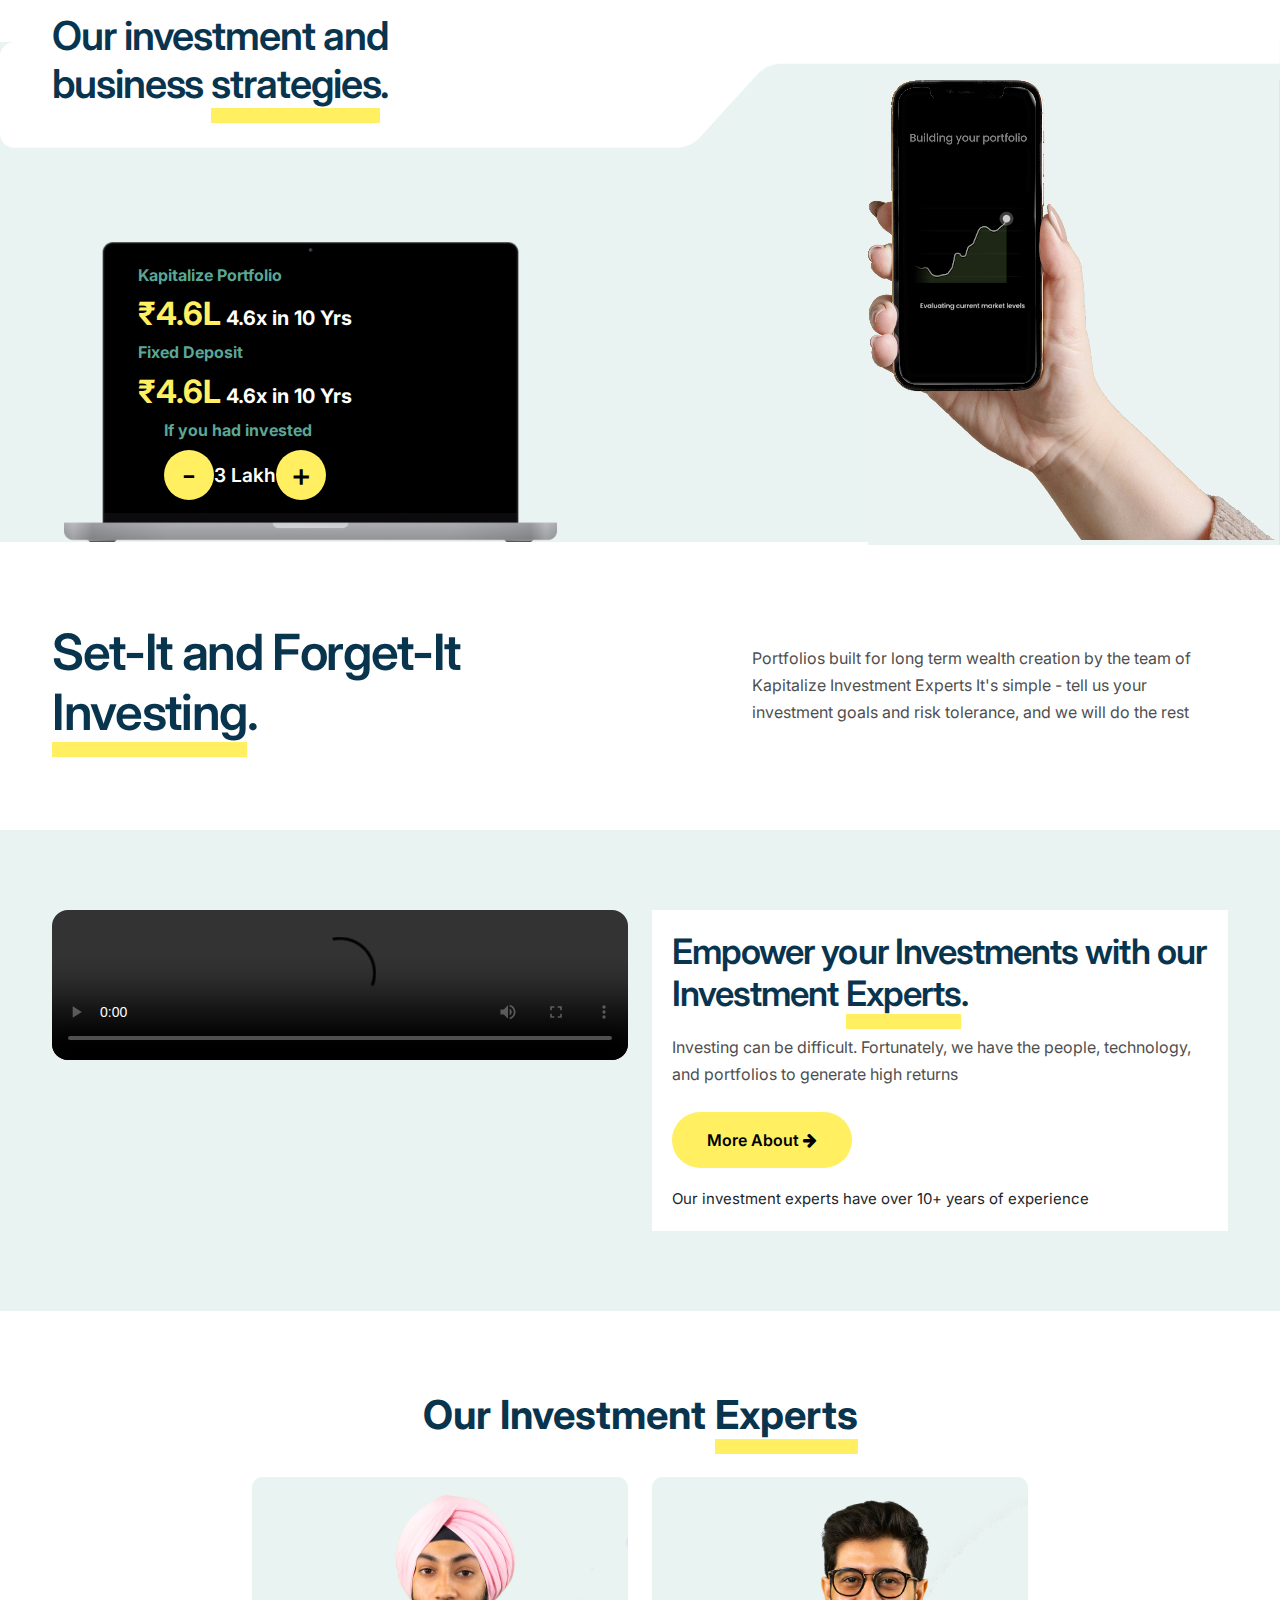
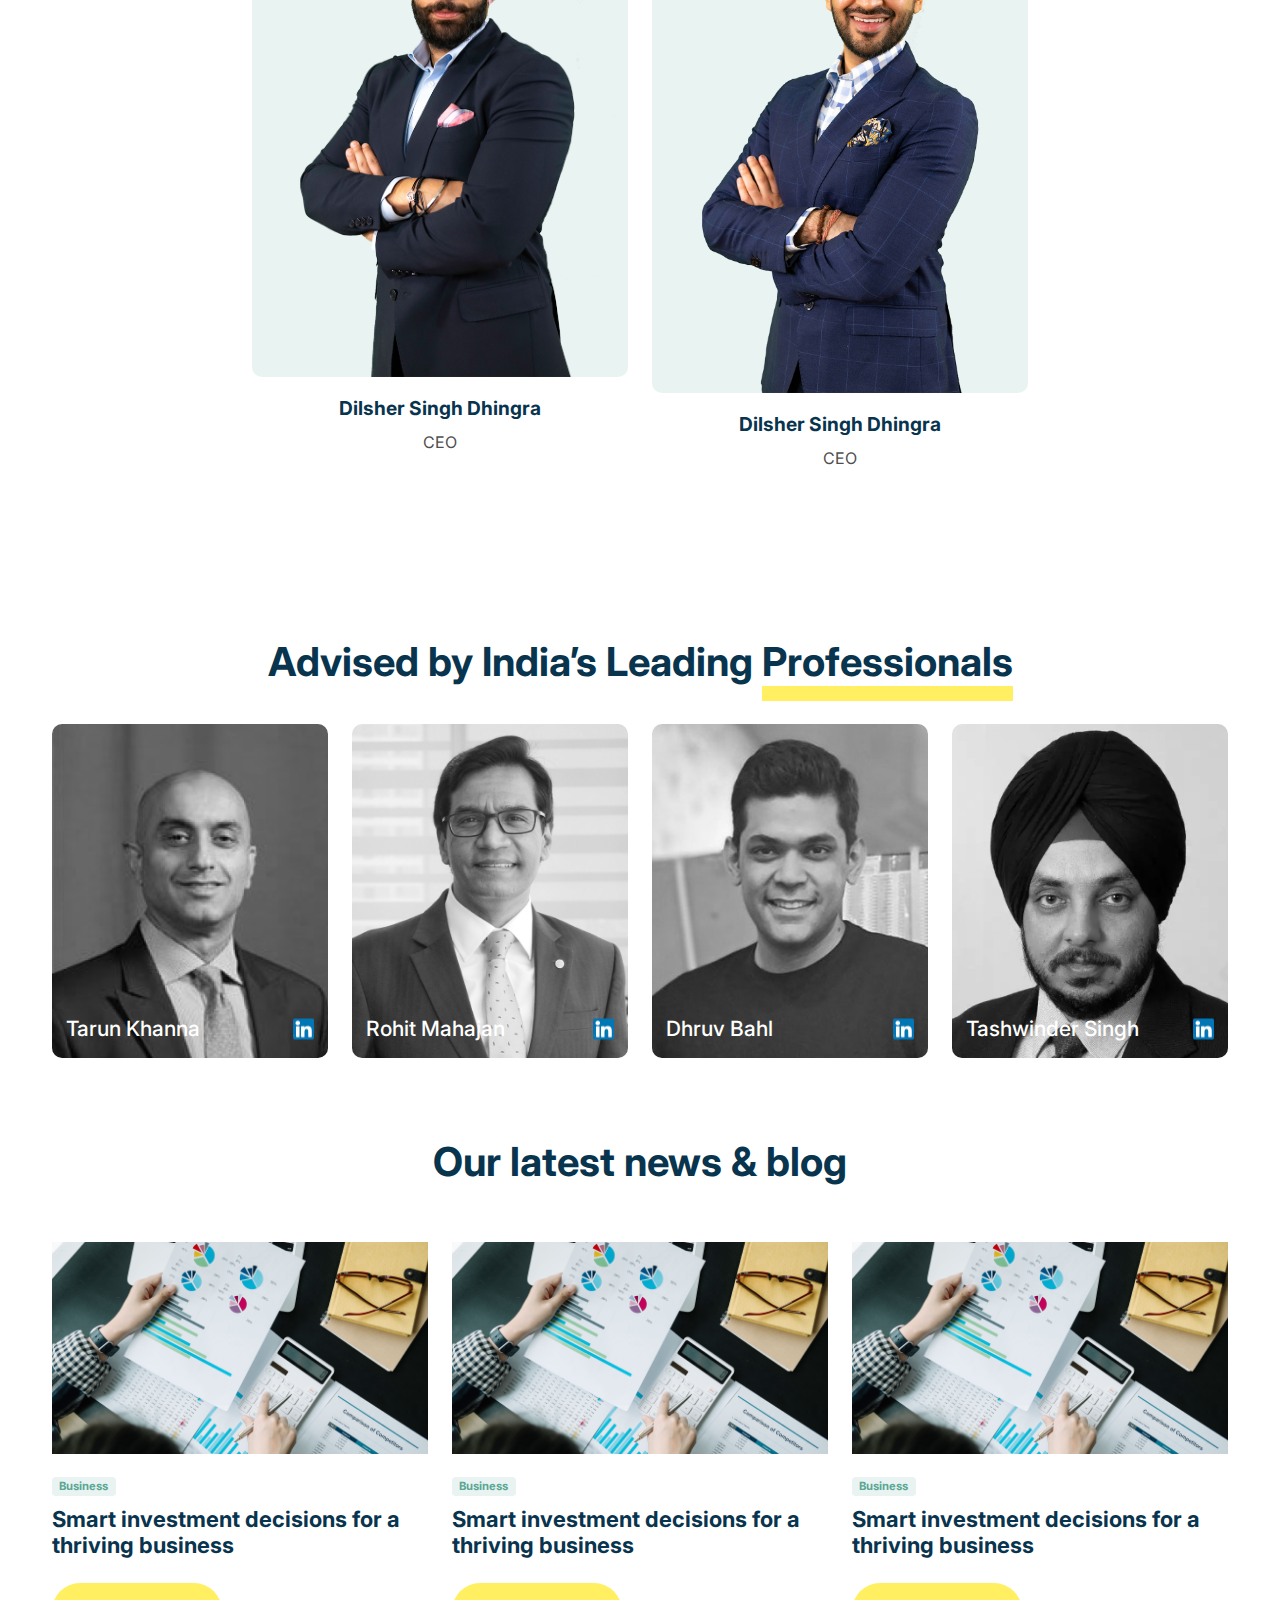
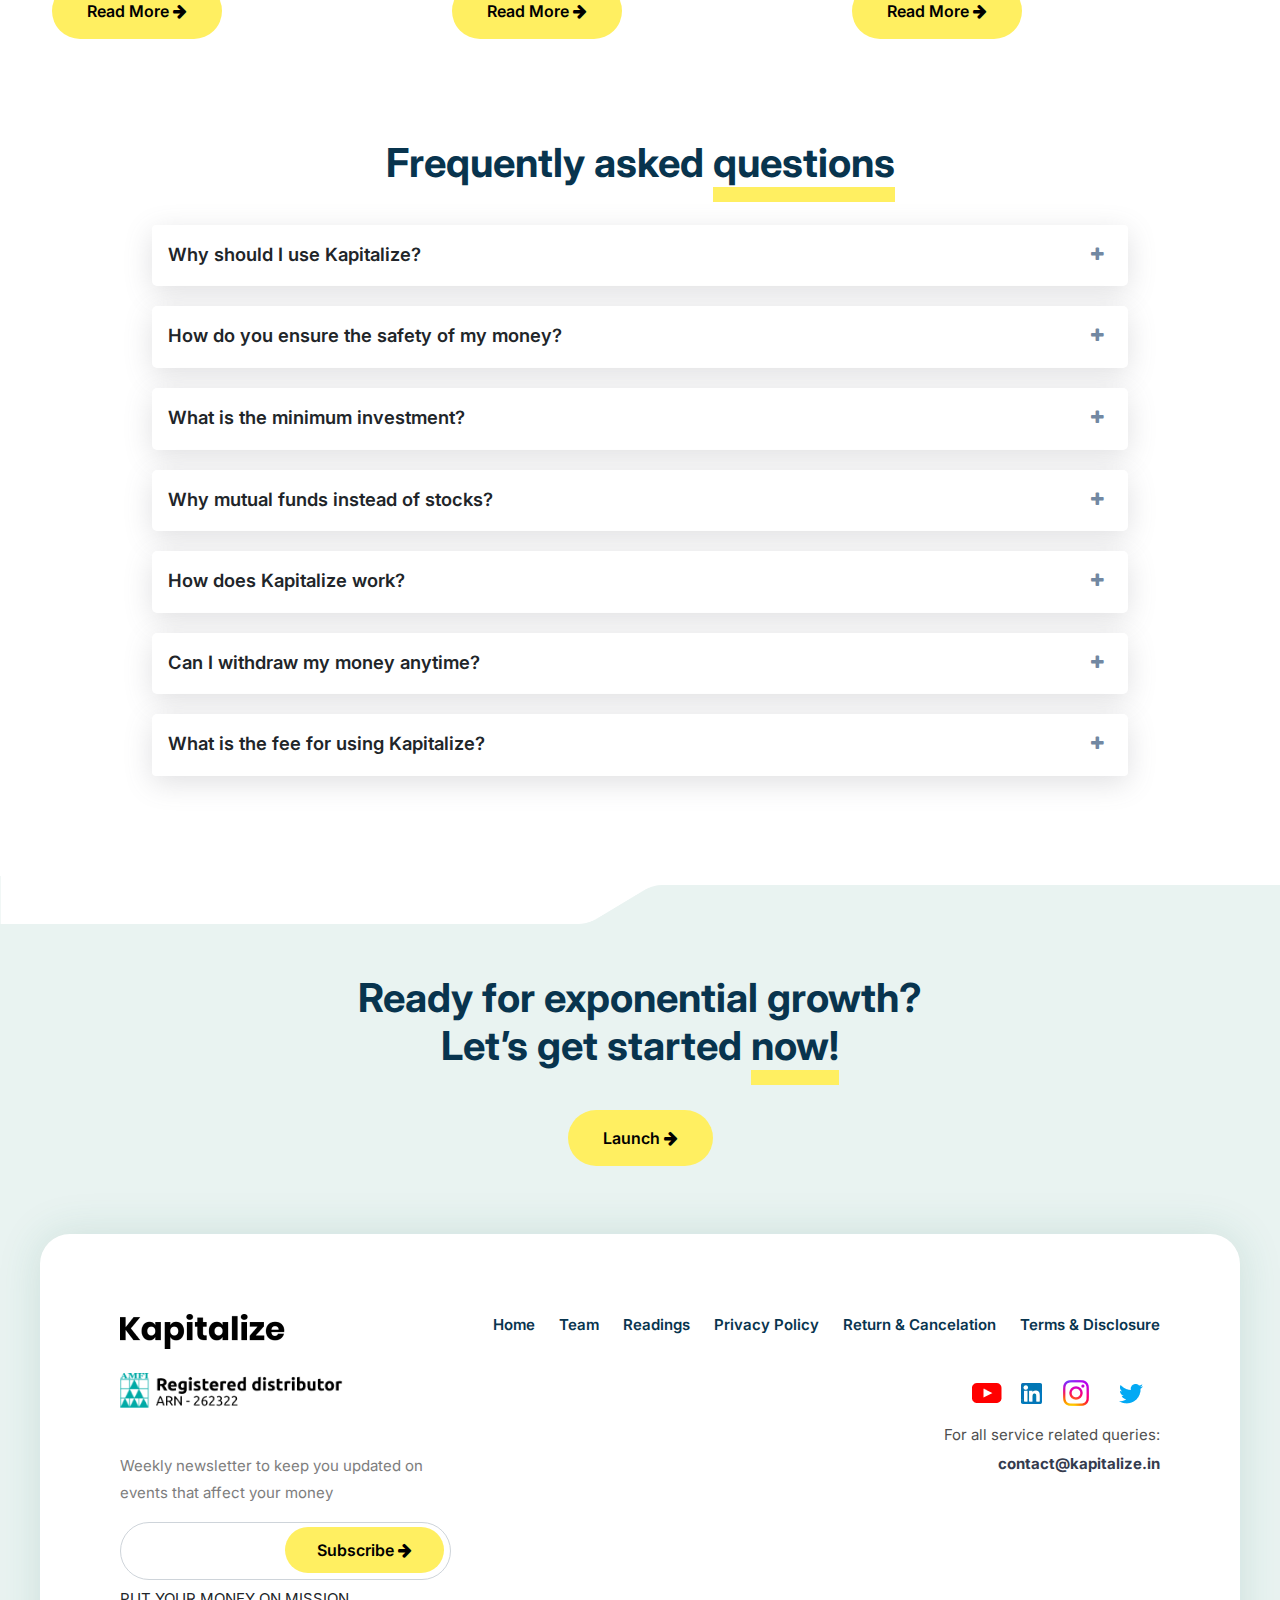
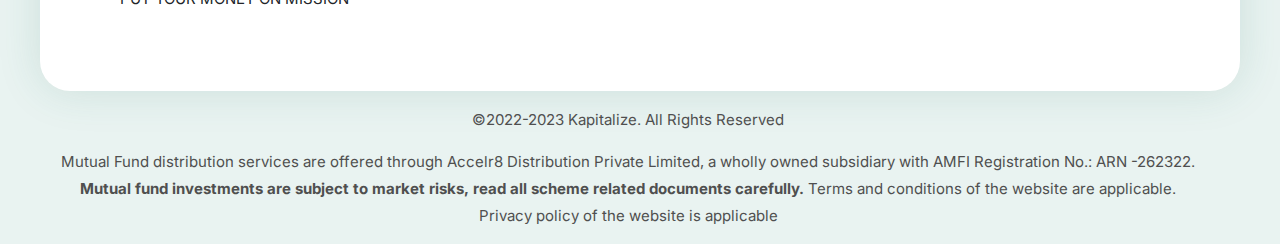
==== commit a87dfb98: "website_update" ====
--- a/index.html
+++ b/index.html
@@ -20,7 +20,8 @@
     <link rel="stylesheet" href="assets/css/flaticon-three.css" />
     <!-- Font Awesome Min CSS -->
     <link rel="stylesheet" href="assets/css/fontawesome.min.css" />
-
+    <link rel="stylesheet" href="owlcarousel/assets/owl.carousel.min.css">
+    <link rel="stylesheet" href="owlcarousel/assets/owl.theme.default.min.css">
     <!-- Nice Select Min CSS -->
     <link rel="stylesheet" href="assets/css/nice-select.min.css" />
     <!-- Owl Carousel Min CSS -->
@@ -110,27 +111,9 @@
               </div>
             </div>
             <div class="col-lg-6" style="overflow: hidden;">
-              <!-- <div class="text-center">Kapitalize vs Bank FD</div> -->
-              <!-- D3 chart -->
-              <div id="chart" class="mt-5 mt-lg-0 d-none d-lg-block"><svg width="546" height="400"><g transform="translate(50,20)"><g class="x axis" transform="translate(0,350)"><g class="tick" transform="translate(67.46475017111568,0)" style="opacity: 1;"><line y2="0" x2="0"></line><text dy=".71em" y="3" x="0" style="text-anchor: middle;">2024</text></g><g class="tick" transform="translate(178.96475017111567,0)" style="opacity: 1;"><line y2="0" x2="0"></line><text dy=".71em" y="3" x="0" style="text-anchor: middle;">2028</text></g><g class="tick" transform="translate(290.46475017111567,0)" style="opacity: 1;"><line y2="0" x2="0"></line><text dy=".71em" y="3" x="0" style="text-anchor: middle;">2032</text></g><g class="tick" transform="translate(401.96475017111567,0)" style="opacity: 1;"><line y2="0" x2="0"></line><text dy=".71em" y="3" x="0" style="text-anchor: middle;">2036</text></g><path class="domain" d="M0,0V0H446V0"></path></g><g class="y axis"><path class="domain" d="M0,0H0V350H0"></path></g><g class="company"><path class="line" d="M0,350L4.642653433721195,349.99999999999994C9.28530686744239,350,18.57061373488478,350,27.85592060232717,341.025641025641C37.14122746976956,332.051282051282,46.42653433721195,314.1025641025641,55.72456080310289,300.6410256410256C65.02258726899383,287.1794871794871,74.33333333333333,278.2051282051282,88.27401323294546,269.23076923076917C102.21469313255761,260.2564102564102,120.78530686744239,251.28205128205127,139.3686402007757,242.30769230769226C157.95197353410904,233.33333333333331,176.54802646589093,224.35897435897436,209.0720396988364,197.43589743589743C241.59605293178186,170.51282051282053,288.0480264658909,125.64102564102565,329.8573465662788,89.74358974358975C371.66666666666663,53.846153846153854,408.8333333333333,26.923076923076927,427.41666666666663,13.461538461538463L446,0" style="stroke: rgb(26, 101, 100);" stroke-dasharray="574.5853271484375 574.5853271484375" stroke-dashoffset="0"></path></g><g class="company"><path class="line" d="M0,350L4.642653433721195,349.99999999999994C9.28530686744239,350,18.57061373488478,350,27.85592060232717,345.5128205128205C37.14122746976956,341.025641025641,46.42653433721195,332.05128205128204,55.72456080310289,327.5641025641026C65.02258726899383,323.0769230769231,74.33333333333333,323.0769230769231,88.27401323294546,318.5897435897436C102.21469313255761,314.1025641025641,120.78530686744239,305.1282051282051,139.3686402007757,296.15384615384613C157.95197353410904,287.1794871794871,176.54802646589093,278.2051282051282,209.0720396988364,269.23076923076917C241.59605293178186,260.2564102564102,288.0480264658909,251.28205128205127,329.8573465662788,242.30769230769226C371.66666666666663,233.33333333333331,408.8333333333333,224.35897435897436,427.41666666666663,219.87179487179486L446,215.3846153846154" style="stroke: orange;" stroke-dasharray="469.2064514160156 469.2064514160156" stroke-dashoffset="0"></path></g></g></svg></div>
-              <!-- Chart Legend -->
-              <div class="d-none d-lg-block">
-                <div style="display: flex; justify-content: center;">
-                  <div class="me-3" style="display: flex; align-items: center; float: left;">
-                    <div style="width: 10px;height: 10px;border-radius: 50%;background: #1A6564;margin-right: 10px;">
-                    </div>
-                    Kapitalize
-                  </div>
-                  <div style="display: flex; align-items: center; float: left;">
-                    <div style="width: 10px;height: 10px;border-radius: 50%;background: orange;margin-right: 10px;"></div>
-                    Bank FD
-                  </div>
-                </div>
-              </div>
-              <!-- <img src="assets/img/hero-graph-animation.gif" alt="Graph" class="img-fluid mt-4 mt-lg-0"> -->
-              <div class="mt-3 mt-md-5 d-block d-lg-none"> <!-- for mobile -->
-                <img src="assets/img/amfi.png" class="img-fluid mt-5 mt-lg-0" alt="AMFI">
-              </div>
+           <div class="main-graph">
+            <img src="assets/img/main_graph.png"/>
+           </div>
             </div>
         </div>
       </section>
@@ -140,9 +123,15 @@
 <div class="container">
     <div class="row">
         <div class="col-md-6">
-           <div class="client-box-flex">
-           <div> <img src="assets/img/bse.png"/></div>
-           <div> <img src="assets/img/amfi.png"/></div>
+           <div class="client-box-flex owl-carousel">
+           <div class="bs"> <img src="assets/img/amfi.png"/></div>
+           <div class="bs"> <img src="assets/img/bse.png"/></div>
+           <div class="bs"> <img src="assets/img/cybrella.png"/></div>
+           <div class="bs"> <img src="assets/img/razorpay.png"/></div>
+           <div class="bs"> <img src="assets/img/sebi.png"/></div>
+           <div class="bs"> <img src="assets/img/clients_logo/ICICI Bank.png"/></div>
+           <div class="bs"> <img src="assets/img/clients_logo/HDFC.png"/></div>
+         
            </div>
         </div>
     </div>
@@ -458,9 +447,9 @@
       </div>
     </div>
    <div class="row">
-    <div class="col-md-10 mx-auto">
+    <div class="col-md-8 mx-auto">
       <div class="row mt-50">
-        <div class="col-md-4 mx-auto">
+        <div class="col-md-6 mx-auto">
           <div class="team-member">
             <img src="assets/img/DSD_Kapitalize Main Photo.png"/>
             
@@ -470,7 +459,7 @@
             <p>CEO</p>
           </div>
         </div>
-        <div class="col-md-4 mx-auto">
+        <div class="col-md-6 mx-auto">
           <div class="team-member">
             <img src="assets/img/LK_Kapitalize Main Photo Vf.png"/>
             
@@ -517,12 +506,12 @@
       <div class="col-md-3">
         <div class="team-expertise">
           <div class="overlay-expertise">
-            <img src="assets/img/professional-tarun-khanna.png">
+            <img src="assets/img/professional-rohit-mahajan.png">
             </div>
            <div class="main-overlayy">
             <div class="title-expertise">
-              <h6>Tarun Khanna</h6>
-              <a href="https://www.linkedin.com/in/tarun-khanna-93434213/" target="_blank">
+              <h6>Rohit Mahajan</h6>
+              <a href="https://www.linkedin.com/in/rohit-mahajan-1605472/" target="_blank">
                 <img src="assets/img/icon-linkedin.png" alt="LinkedIn" class="linkedin">
               </a>
             </div>
@@ -532,14 +521,16 @@
         <div class="col-md-3">
           <div class="team-expertise">
             <div class="overlay-expertise">
-              <img src="assets/img/professional-tarun-khanna.png">
+              <img src="assets/img/professional-dhruv-bahl.png">
               </div>
              <div class="main-overlayy">
               <div class="title-expertise">
-                <h6>Tarun Khanna</h6>
-                <a href="https://www.linkedin.com/in/tarun-khanna-93434213/" target="_blank">
-                  <img src="assets/img/icon-linkedin.png" alt="LinkedIn" class="linkedin">
-                </a>
+               
+                  <h6>Dhruv Bahl</h6>
+                  <a href="https://www.linkedin.com/in/dhruv-dhanraj-bahl-3857a033/" target="_blank">
+                    <img src="assets/img/icon-linkedin.png" alt="LinkedIn" class="linkedin">
+                  </a>
+               
               </div>
              </div>
             </div>
@@ -547,14 +538,16 @@
           <div class="col-md-3">
             <div class="team-expertise">
               <div class="overlay-expertise">
-                <img src="assets/img/professional-tarun-khanna.png">
+                <img src="assets/img/professional-tashwinder-singh.png">
                 </div>
                <div class="main-overlayy">
                 <div class="title-expertise">
-                  <h6>Tarun Khanna</h6>
-                  <a href="https://www.linkedin.com/in/tarun-khanna-93434213/" target="_blank">
-                    <img src="assets/img/icon-linkedin.png" alt="LinkedIn" class="linkedin">
-                  </a>
+                
+                    <h6>Tashwinder Singh</h6>
+                    <a href="https://www.linkedin.com/in/tashwindersingh/" target="_blank">
+                      <img src="assets/img/icon-linkedin.png" alt="LinkedIn" class="linkedin">
+                    </a>
+                 
                 </div>
                </div>
               </div>
@@ -619,7 +612,7 @@
         </div>
     </div>
   </div>
-</section> -->
+</section> 
 <section class="faqs ptb-80">
   <div class="container">
     <div class="row mb-30">
@@ -845,7 +838,7 @@
     <script src="assets/js/jquery.nice-select.min.js"></script>
     <!-- WOW Min JS -->
     <script src="assets/js/wow.min.js"></script>
-
+    <script src="owlcarousel/owl.carousel.min.js"></script>
     <!-- Main JS -->
     <script src="assets/js/main.js"></script>
   </body>
--- a/assets/css/style.css
+++ b/assets/css/style.css
@@ -546,12 +546,20 @@
   position: absolute;
   top: -30px;
 }
+.bs {
+  background: #fff;
+  box-shadow: rgba(0, 0, 0, 0.09) 0px 3px 12px;
+  margin-bottom: 20px;
+}
 .laptop-ab {
   position: absolute;
   bottom: 0;
   left: 5%;
 
   width: auto;
+}
+.owl-nav {
+  display: none;
 }
 .laptop-ab img {
   height: 300px;
@@ -1382,6 +1390,15 @@
   -o-transition: all 0.2s ease 0.15s;
   transition: all 0.2s ease 0.15s;
 }
+.portfolio-cards img {
+  flex: 1;
+}
+.portfolio-cards .po {
+  flex: 2;
+}
+.more-about {
+  margin-bottom: 20px;
+}
 .accordion .content p {
   font-size: 1rem;
   font-weight: 300;
@@ -1447,3 +1464,101 @@
     -ms-transform: rotate(360deg);
   }
 }
+@media only screen and (max-width: 600px) {
+  .banner-section-content h1 {
+    font-size: 45px;
+    font-weight: 600;
+    text-transform: capitalize;
+    position: relative;
+    line-height: 1.2em;
+    margin-top: 15%;
+    margin-bottom: 35px;
+    letter-spacing: -0.027em;
+  }
+  .navbar-menu {
+    display: none;
+  }
+  .main-graph {
+    display: none;
+  }
+  .btn-started {
+    padding: 20px 20px 20px 20px;
+    font-size: 16px;
+    border-style: none;
+    border-radius: 100px 100px 100px 100px;
+    font-weight: 600;
+    text-transform: capitalize;
+    line-height: 1em;
+  }
+  .start-business-heading h2 {
+    font-size: 30px;
+    font-weight: 600;
+    line-height: 1.2em;
+    margin-bottom: 40px;
+    text-align: center;
+    letter-spacing: -0.027em;
+  }
+  .ptb-80 {
+    padding-top: 40px;
+    padding-bottom: 40px;
+  }
+  .paragraph-business p {
+    padding: 0 !important;
+    color: var(--paragraph-color);
+    font-size: 16px;
+    font-weight: 400;
+    line-height: 1.7em;
+    text-align: center;
+  }
+  .empower h3 {
+    position: relative;
+    font-size: 30px;
+    font-weight: 600;
+    margin-bottom: 20px;
+    line-height: 1.2em;
+    letter-spacing: -0.027em;
+  }
+  .more-about {
+    margin-bottom: 15px;
+  }
+  .sec-heading-blog h2 {
+    font-size: 2rem;
+    position: relative;
+  }
+  .team-expertise {
+    margin-bottom: 20px;
+  }
+  .blog-box {
+    margin-bottom: 20px;
+  }
+  .first-footer h2 {
+    font-size: 2rem;
+    margin-bottom: 40px;
+  }
+  .footer-2 {
+    background: #fff;
+    box-shadow: 0px 0px 44px 0px
+      rgba(39.99999999999996, 117.99999999999994, 98.99999999999991, 0.15);
+    transition: background 0.3s, border 0.3s, border-radius 0.3s,
+      box-shadow 0.3s;
+    text-align: center;
+    padding: 40px 40px 40px 40px;
+    border-radius: 30px;
+  }
+  .footer-links ul li {
+    /* display: inline; */
+    list-style-type: none;
+    display: contents;
+    margin-bottom: 20px;
+    margin-left: 40px;
+  }
+  .footer-links ul {
+    margin-bottom: 30px;
+  }
+  .main-m {
+    text-align: center;
+  }
+  .social-media {
+    text-align: center;
+  }
+}
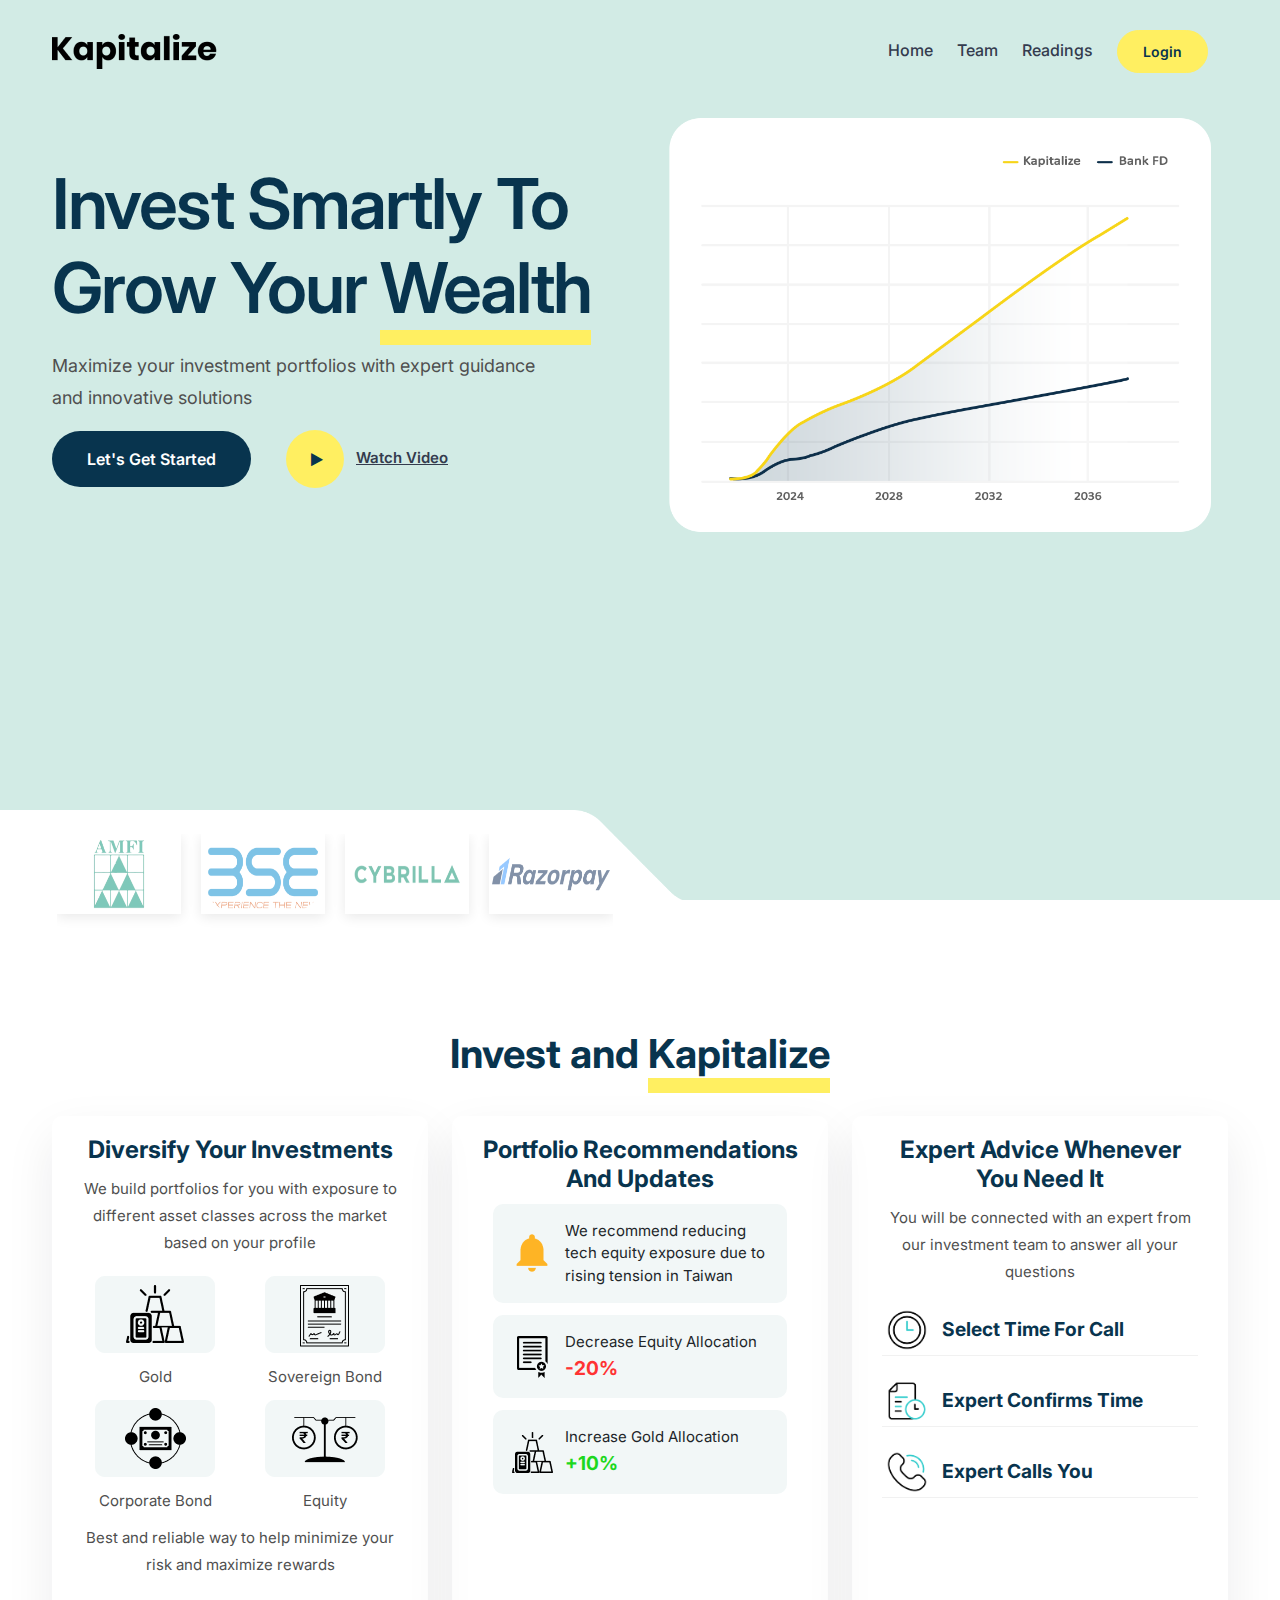
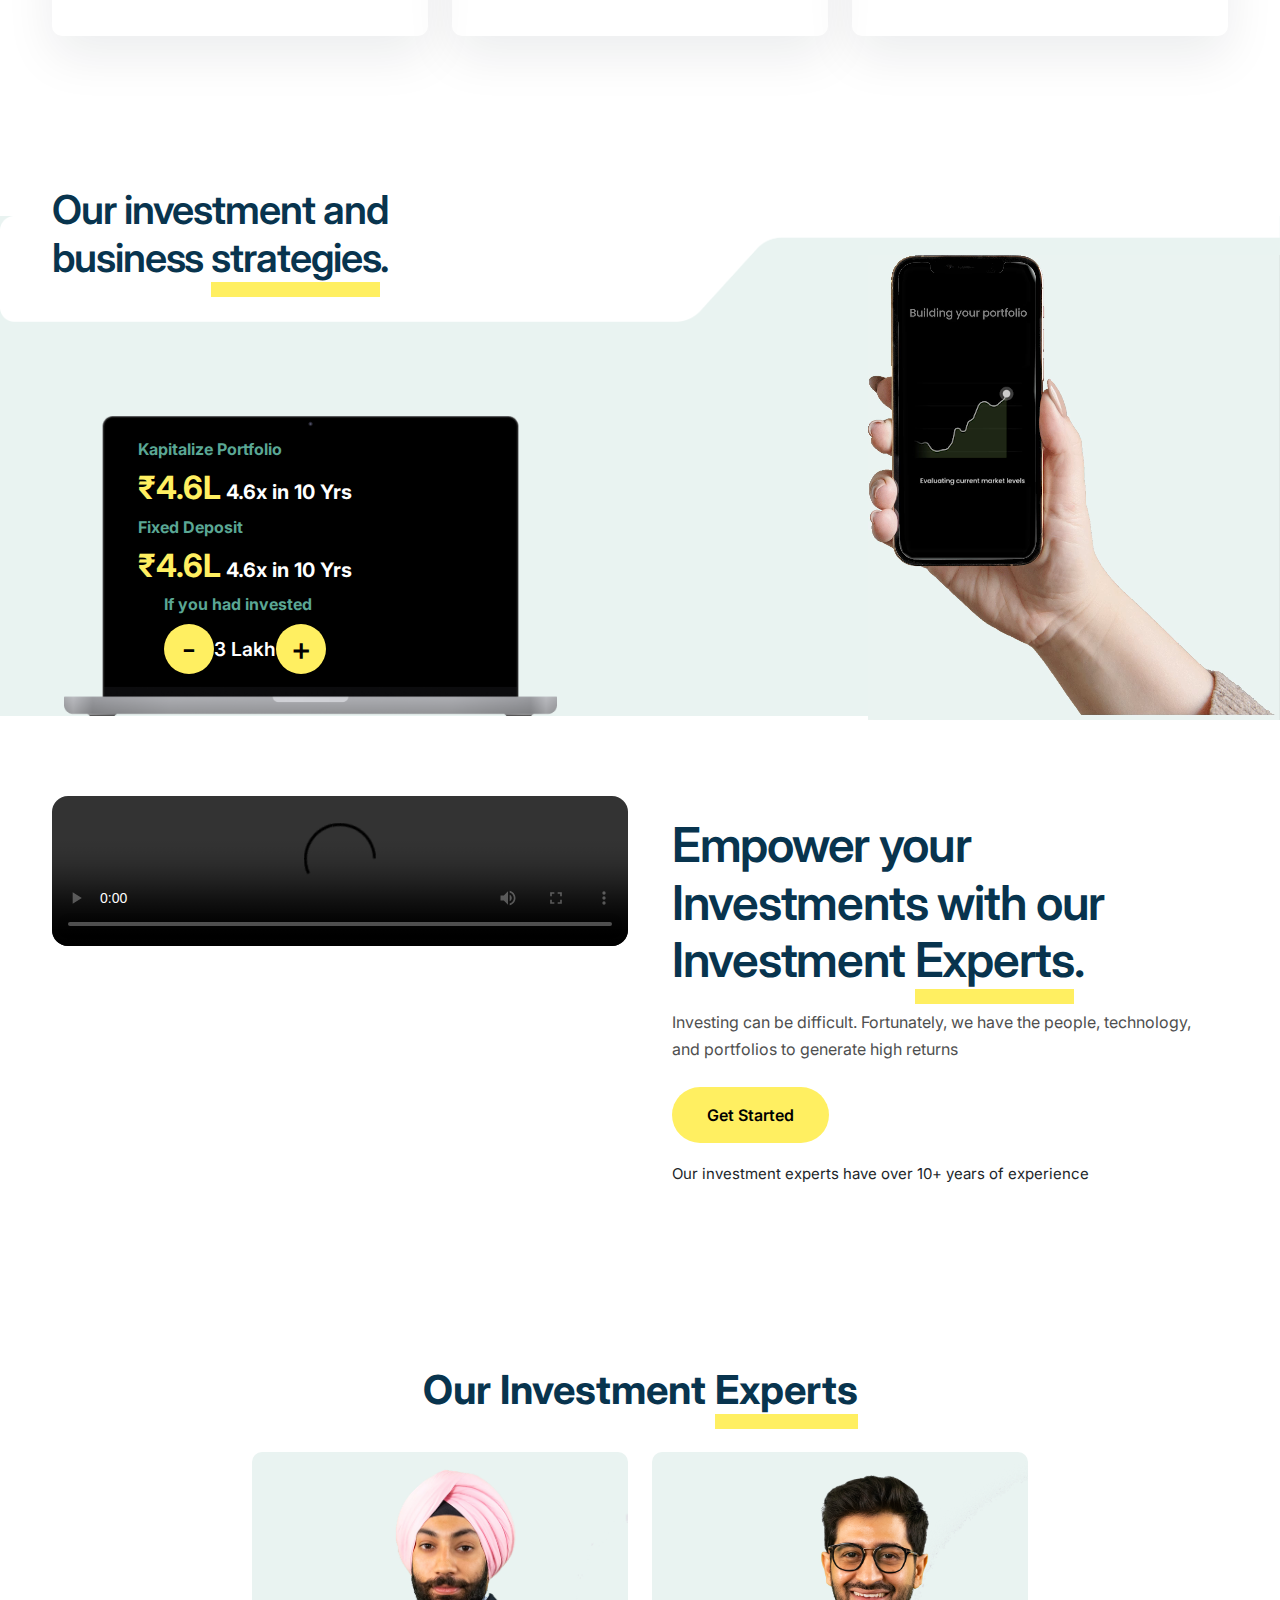
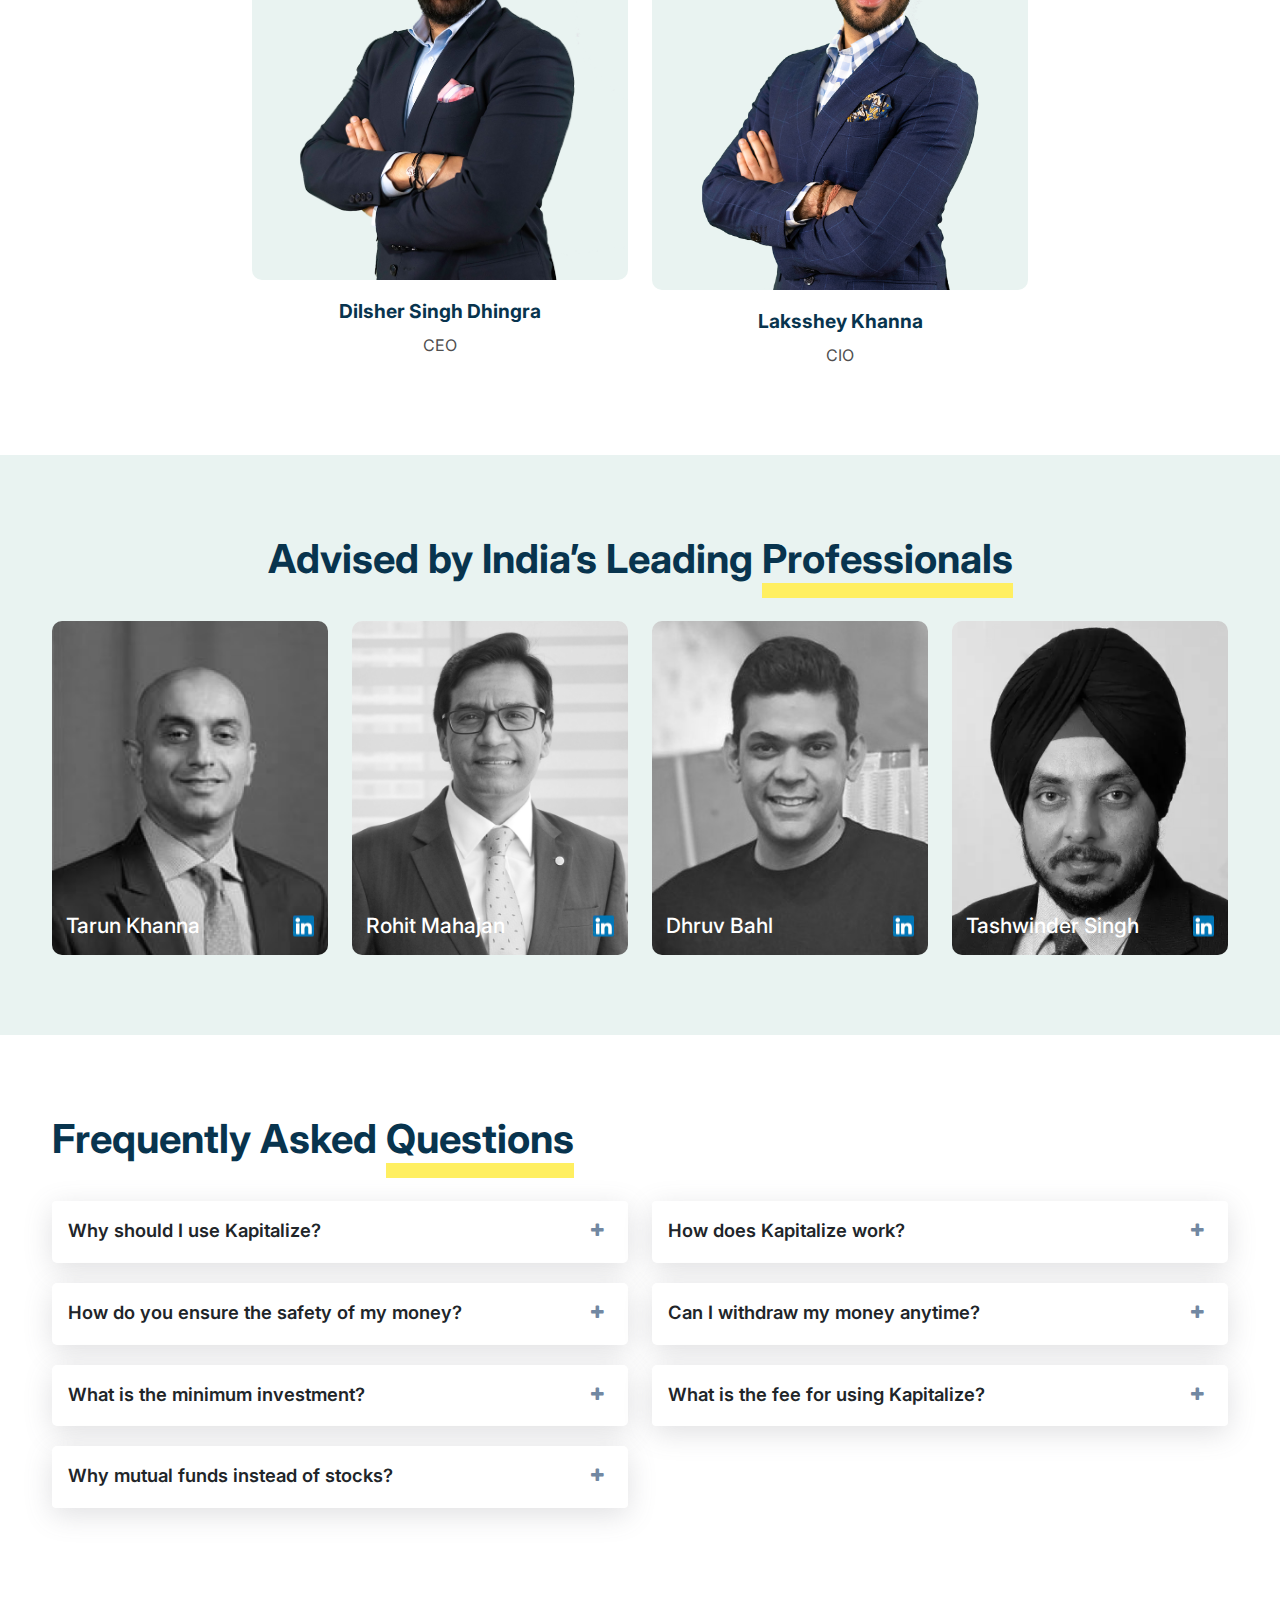
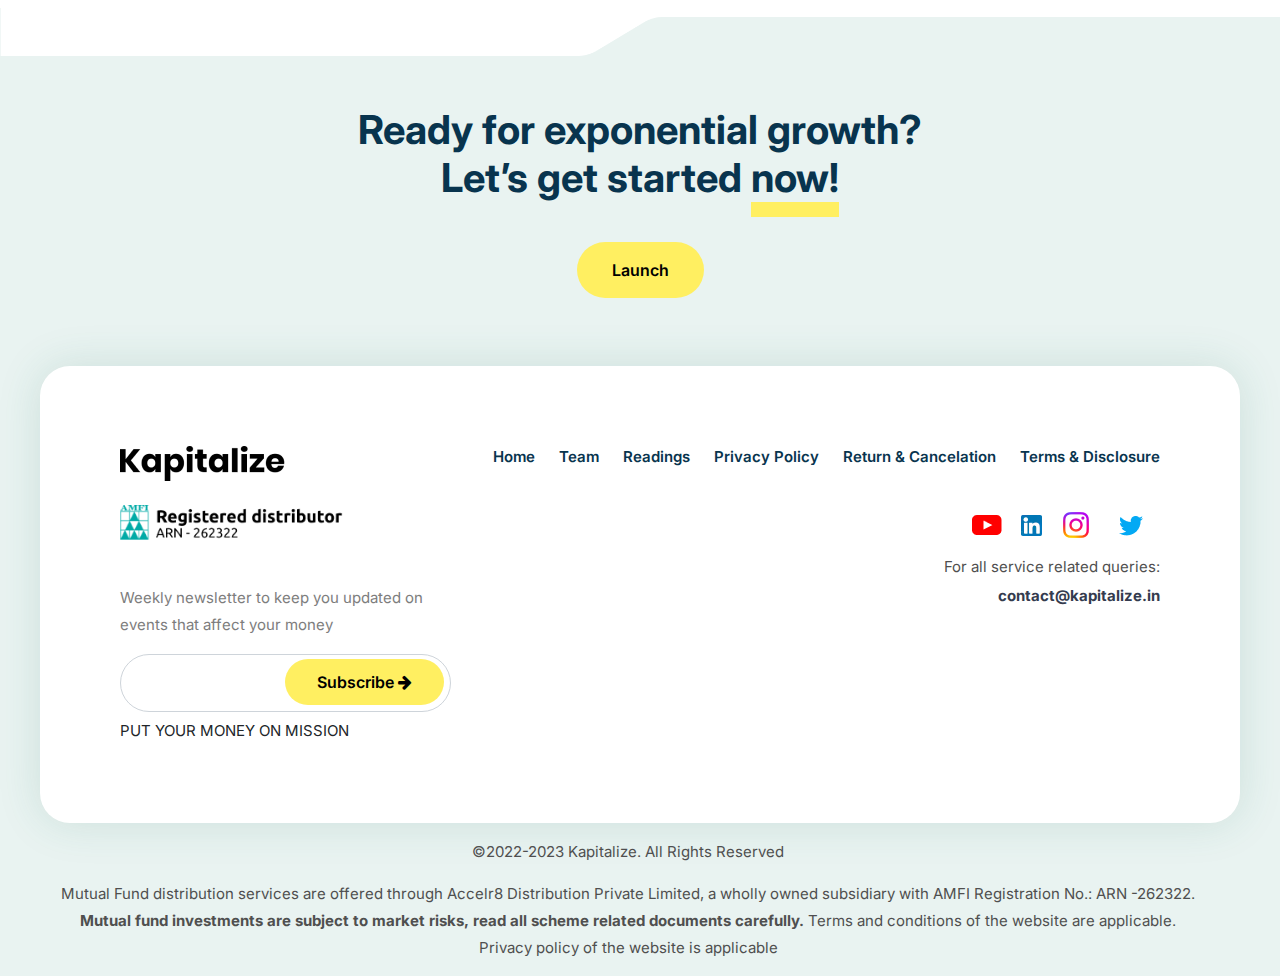
==== commit 8fcdbc6e: "homepage_update" ====
--- a/index.html
+++ b/index.html
@@ -118,7 +118,7 @@
         </div>
       </section>
     </header>
-<section class="client-slider mb-30">
+<section class="client-slider mb-30 pb-50">
 <div class="ab-slider">    <img src="assets/img/shape-divider-home-edit.png"/>
 <div class="container">
     <div class="row">
@@ -141,71 +141,39 @@
 
 </section>
 <div class="clearfix"></div>
-<!-- <section class="start-section ptb-80">
-    <div class="container">
-        <div class="row">
-            <div class="col-md-6">
+
+<!-- <section class="start-section ptb-30">
+  <div class="container">
+      <div class="row">
+          <div class="col-md-6">
 <div class="start-business-heading">
-    <h2>Starting and growing your own <span class="wealth">business</span>.</h2>
+  <h2>Set-It and Forget-It 
+
+    <span class="border-yellow">Investing</span>.</h2>
 </div>
-            </div>
-            <div class="col-md-6">
-                <div class="paragraph-business">
-                    <p>Lorem ipsum dolor sit amet, consectetur tempoesed uted adipiscing elit, sed do eiusmod tempor incididunt  labore et dolore magna aliqua ut commodo conse.</p>
-                </div>
-        </div>
-    </div>
-</section> -->
-<!-- <section class="efficient ptb-80">
-    <div class="container">
-        <div class="row">
-            <div class="col-md-4">
-                <div class="hover-box hov   ">
-                    <div class="icon-box-efficient ">
-                        <div class="hov">
-                            <i class="fa fa-star"></i>
-                        </div>
-                    </div>
-                    <div class="icon-box-title">
-                        <h2>Efficient Investment</h2>
-                        <p>Lorem ipsum dolor sit amet, commodo conse consecteturet deus adipiscing elit, sed do eiusmod tempor ut.</p>
-                    </div>
-                    <a href=""><i class="fa fa-arrow-right-long"></i></a>
-                </div>
-            </div>
-            <div class="col-md-4">
-                <div class="hover-box hov   ">
-                    <div class="icon-box-efficient ">
-                        <div class="hov">
-                            <i class="fa fa-star"></i>
-                        </div>
-                    </div>
-                    <div class="icon-box-title">
-                        <h2>Efficient Investment</h2>
-                        <p>Lorem ipsum dolor sit amet, commodo conse consecteturet deus adipiscing elit, sed do eiusmod tempor ut.</p>
-                    </div>
-                    <a href=""><i class="fa fa-arrow-right-long"></i></a>
-                </div>
-            </div>
-            <div class="col-md-4">
-                <div class="hover-box hov   ">
-                    <div class="icon-box-efficient ">
-                        <div class="hov">
-                            <i class="fa fa-star"></i>
-                        </div>
-                    </div>
-                    <div class="icon-box-title">
-                        <h2>Efficient Investment</h2>
-                        <p>Lorem ipsum dolor sit amet, commodo conse consecteturet deus adipiscing elit, sed do eiusmod tempor ut.</p>
-                    </div>
-                    <a href=""><i class="fa fa-arrow-right-long"></i></a>
-                </div>
-            </div>
-        </div>
-    </div>
-</section> -->
-<section class="invest-with-kapitalize mt-100">
+          </div>
+          <div class="col-md-6">
+              <div class="paragraph-business">
+                  <p>Portfolios built for long term wealth creation by the team of Kapitalize Investment Experts 
+
+                    It's simple - tell us your investment goals and
+                    risk tolerance, and we will do the rest
+                    </p>
+              </div>
+      </div>
+  </div>
+</div></section> -->
+<section class="invest-with-kapitalize ptb-50 ">
   <div class="container">
+    <div class="row mb-30">
+      <div class="col-md-8 mx-auto">
+        <div class="sec-heading-blog">
+          
+          <h2>Invest and 
+              <span class="border-yellow">Kapitalize</span></h2>
+      </div>
+      </div>
+    </div>
     <div class="row">
       <div class="col-md-4">
         <div class="diversify-box">
@@ -249,6 +217,7 @@
           <div class="diversify-content">
             <h3>Portfolio Recommendations And Updates
             </h3>
+            
            <div class="portfolio-cards flex">
             <div><img src="assets/img/icon-notification.png"></div>
             <div class="po">We recommend reducing tech equity exposure due to rising tension in Taiwan
@@ -277,7 +246,13 @@
       </div>
       <div class="col-md-4 mx-auto">
         <div class="diversify-box">
-  <div class="second-para">        <p>You will be connected with an expert from our investment team to answer all your questions</p></div>
+          <div class="diversify-content">
+            <h3>Expert Advice Whenever You Need It
+            </h3>
+            <p>You will be connected with an expert from our investment team to answer all your questions</p>
+          </div>
+      
+  
         <div class="advice-card flex">
           <div><img src="assets/img/animation-clock.png"></div>
           <div><h3>
@@ -350,7 +325,7 @@
 
 </div>
 </section>
-<section class="start-section ptb-80">
+<!-- <section class="start-section ptb-80">
     <div class="container">
         <div class="row">
             <div class="col-md-6">
@@ -369,7 +344,7 @@
                 </div>
         </div>
     </div>
-</section>
+</section> -->
 
 <!-- invested -->
 <!-- <section class="invested ptb-80 mt-50">
@@ -402,7 +377,7 @@
     </div>
 </section> -->
 
-<section class="ptb-80 empower">
+<section class="ptb-80 ">
     <div class="container">
         <div class="row ">
             <div class="col-md-6 ">
@@ -425,7 +400,7 @@
                   
                 </div>
                 <div class="more-about mt-4">
-                    <button class=" btn-started">More About <i class="fa fa-arrow-right"></i></button>
+                    <button class=" btn-started">Get Started </button>
                 </div>
                 <span>Our investment experts have over 10+ years of experience
                 </span>
@@ -465,8 +440,9 @@
             
           </div>
           <div class="team-member-content">
-            <h4>Dilsher Singh Dhingra</h4>
-            <p>CEO</p>
+            <h4>Laksshey Khanna
+            </h4>
+            <p>CIO</p>
           </div>
         </div>
         </div>
@@ -475,7 +451,7 @@
     </div>
   </div>
 </section>
-<section class="expertise ptb-80">
+<section class="expertise empower ptb-80">
   <div class="container">
     <div class="row mb-30">
       <div class="col-md-8 mx-auto">
@@ -558,12 +534,19 @@
   </div>
 </section>
 
+ <!-- <section class="blog ptb-50">
+
   <div class="container">
     <div class="row">
       <div class="col-md-8 mx-auto">
         <div class="sec-heading-blog">
+          <div class="sec-heading-blog">
           
-          <h2>Our latest news & <span class="wealth">blog</span></h2>
+            <h2>Our latest news &
+  
+                <span class="border-yellow">blog</span></h2>
+        </div>
+         
       </div>
       </div>
     </div>
@@ -612,21 +595,22 @@
         </div>
     </div>
   </div>
+ </section> -->
 </section> 
 <section class="faqs ptb-80">
   <div class="container">
     <div class="row mb-30">
-      <div class="col-md-8 mx-auto">
+      <div class="col-md-12 ">
         <div class="sec-heading-blog">
           
-          <h2>Frequently asked 
-
-              <span class="border-yellow">questions</span></h2>
+          <h2>Frequently Asked 
+
+              <span class="border-yellow">Questions</span></h2>
       </div>
       </div>
     </div>
     <div class="row">
-      <div class="col-md-10 mx-auto">
+      <div class="col-md-6 ">
         <div class="accordion">
           <div class="accordion-item">
             <a>
@@ -660,38 +644,43 @@
               <p>Data clearly shows that over a long-term horizon, investing in index funds beats specific stock portfolios >95% of the time. Your money is invested into diversified portfolios of funds managed by the best fund managers of the country, to earn superior risk-adjusted returns</p>
             </div>
           </div>
-          <div class="accordion-item">
-            <a>
-              How does Kapitalize work?
-            </a>
-            <div class="content">
-              <p>Kapitalize simplifies investing! After evaluating a customer’s risk profile and investment goals, Kapitalize curates a personalised investing strategy to achieve long term wealth creation</p>
-            </div>
-          </div>
-          <div class="accordion-item">
-            <a>
+         
+        </div>
+      </div>
+      <div class="col-md-6">
+        <div class="accordion">
+        <div class="accordion-item">
+          <a>
+            How does Kapitalize work?
+          </a>
+          <div class="content">
+            <p>Kapitalize simplifies investing! After evaluating a customer’s risk profile and investment goals, Kapitalize curates a personalised investing strategy to achieve long term wealth creation</p>
+          </div>
+        </div>
+        <div class="accordion-item">
+          <a>
+         
+            Can I withdraw my money anytime?
+                
+          </a>
+          <div class="content">
+            <p>Yes! The money you invest through Kapitalize can be withdrawn anytime. There is no lock-in period</p>
+          </div>
+        </div>
+        <div class="accordion-item">
+          <a>
+         
            
-              Can I withdraw my money anytime?
-                  
-            </a>
-            <div class="content">
-              <p>Yes! The money you invest through Kapitalize can be withdrawn anytime. There is no lock-in period</p>
-            </div>
-          </div>
-          <div class="accordion-item">
-            <a>
-           
-             
-              What is the fee for using Kapitalize?
-                  
-                  
-            </a>
-            <div class="content">
-              <p>Kapitalize charges an investor NO fees! Kapitalize is in-turn paid a distribution fee by the mutual fund AMCs</p>
-            </div>
-          </div>
-        </div>
-      </div>
+            What is the fee for using Kapitalize?
+                
+                
+          </a>
+          <div class="content">
+            <p>Kapitalize charges an investor NO fees! Kapitalize is in-turn paid a distribution fee by the mutual fund AMCs</p>
+          </div>
+        </div>
+      </div>
+    </div>
     </div>
   </div>
 </section>
@@ -709,7 +698,7 @@
      <span class="border-yellow">now!</span></h2>
 </div>
 <div class="more-about text-center mt-4">
-  <button class=" btn-started">Launch <i class="fa fa-arrow-right"></i></button>
+  <button class=" btn-started">Launch </button>
 </div>
 
       </div>
--- a/assets/css/style.css
+++ b/assets/css/style.css
@@ -248,14 +248,22 @@
   top: 0;
   left: 0;
   background: #d2ebe5;
+  border-radius: 0px 0px 0px 40px;
   height: 100vh;
+}
+.faqs .sec-heading-blog {
+  text-align: left;
+}
+
+.pb-50 {
+  padding-bottom: 50px;
 }
 .navbar-menu {
 }
 .navbar-menu ul li {
   list-style-type: none;
   display: inline-block;
-  margin-right: 50px;
+  margin-right: 20px;
 }
 .navbar {
   align-items: center;
@@ -353,19 +361,17 @@
   position: relative;
 }
 .banner-section-content h1 {
-  font-size: 65px;
+  font-size: 70px;
   font-weight: 600;
   text-transform: capitalize;
-  position: relative;
+  margin-bottom: 20px;
   line-height: 1.2em;
-  margin-top: 15%;
-  margin-bottom: 35px;
   letter-spacing: -0.027em;
 }
 
 .banner-section-content p {
   color: var(--paragraph-color);
-
+  max-width: 85%;
   font-size: 18px;
   font-weight: 400;
   line-height: 1.8em;
@@ -481,7 +487,9 @@
 }
 .ab-slider {
   position: absolute;
-  top: -60px;
+  top: -90px;
+  left: -10px;
+  --spacer-size: 159px;
 }
 .ab-slider img {
   border-radius: 10px 100px 100px 100px;
@@ -489,7 +497,7 @@
 .client-box-flex {
   display: flex;
   gap: 25px;
-  margin: -80px 0px;
+  margin: -90px 0px;
   padding: 10px;
 }
 .laptop-content {
@@ -625,6 +633,7 @@
   padding: 20px 30px;
   margin-bottom: 50px;
   border-style: none;
+  height: 520px;
   border-radius: 10px 10px 10px 10px;
   box-shadow: 0px 20px 50px 0px
     rgba(10.000000000000002, 22.000000000000007, 37, 0.08);
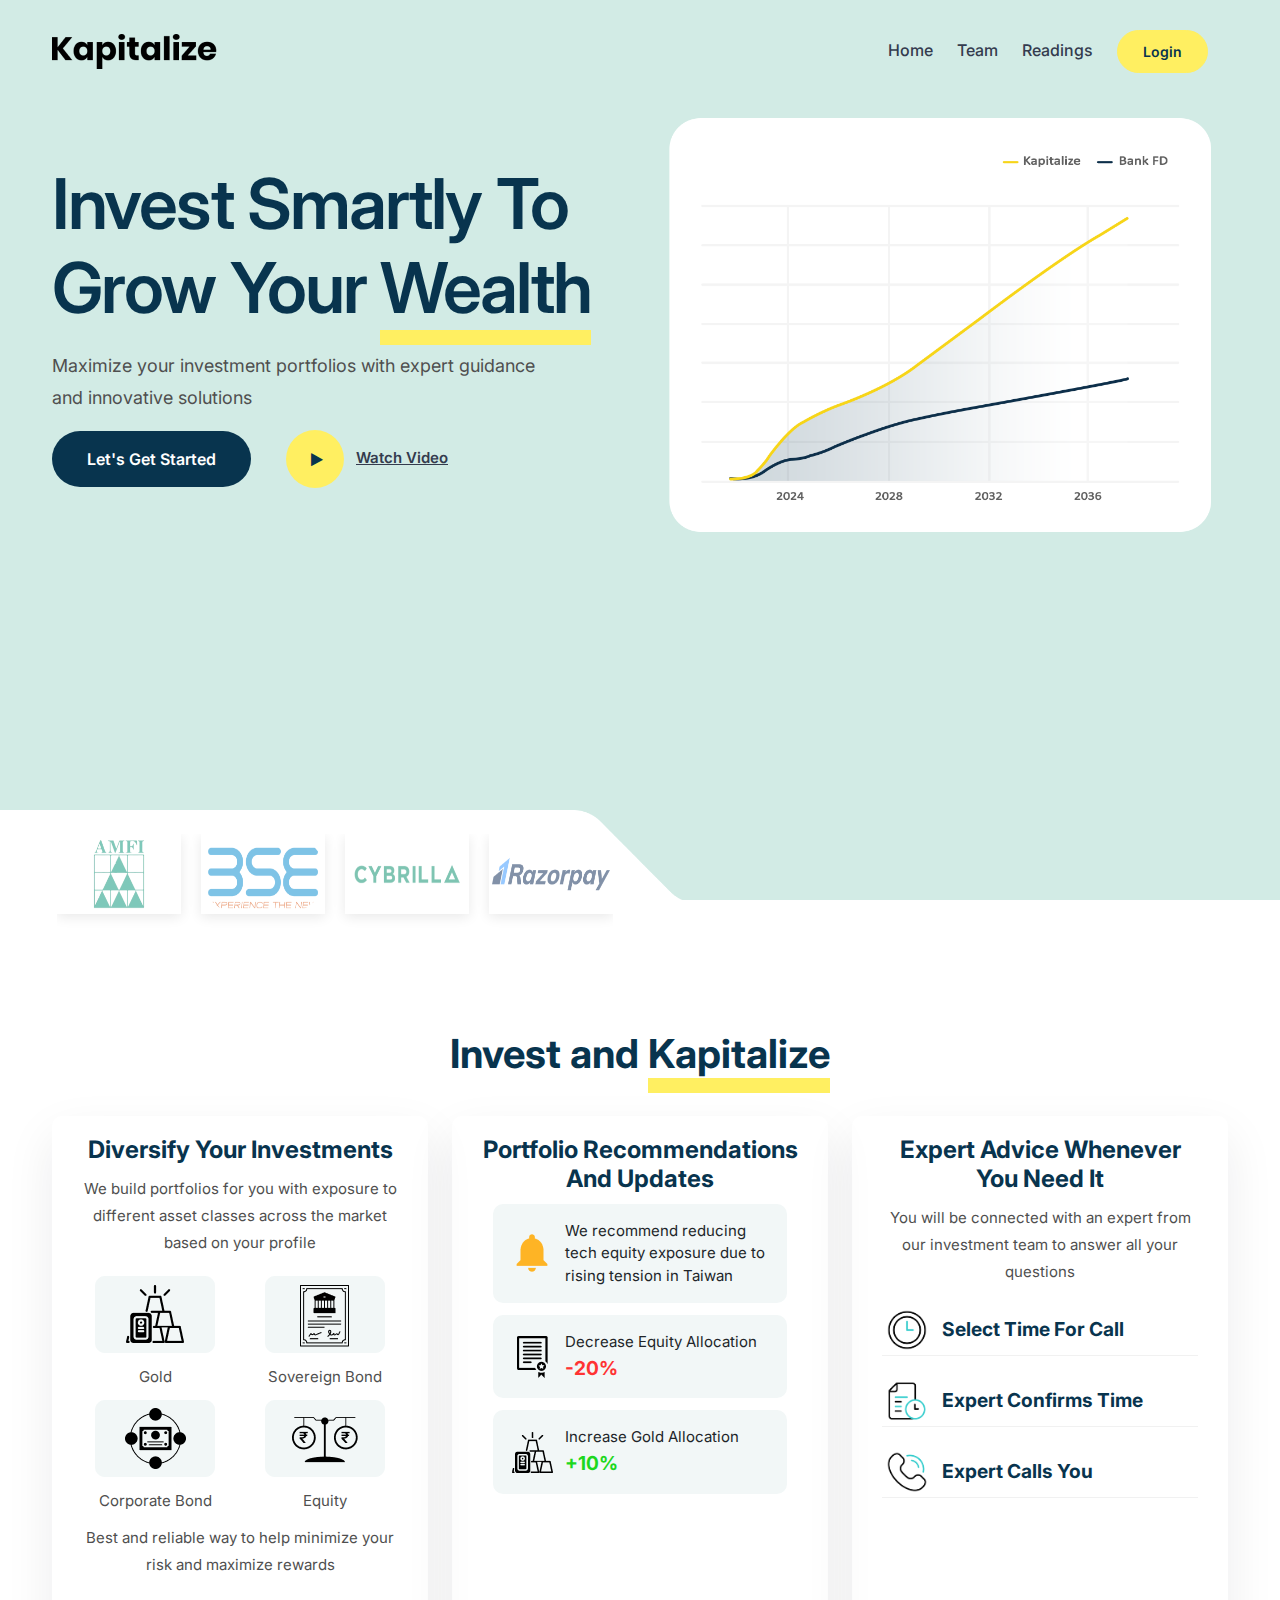
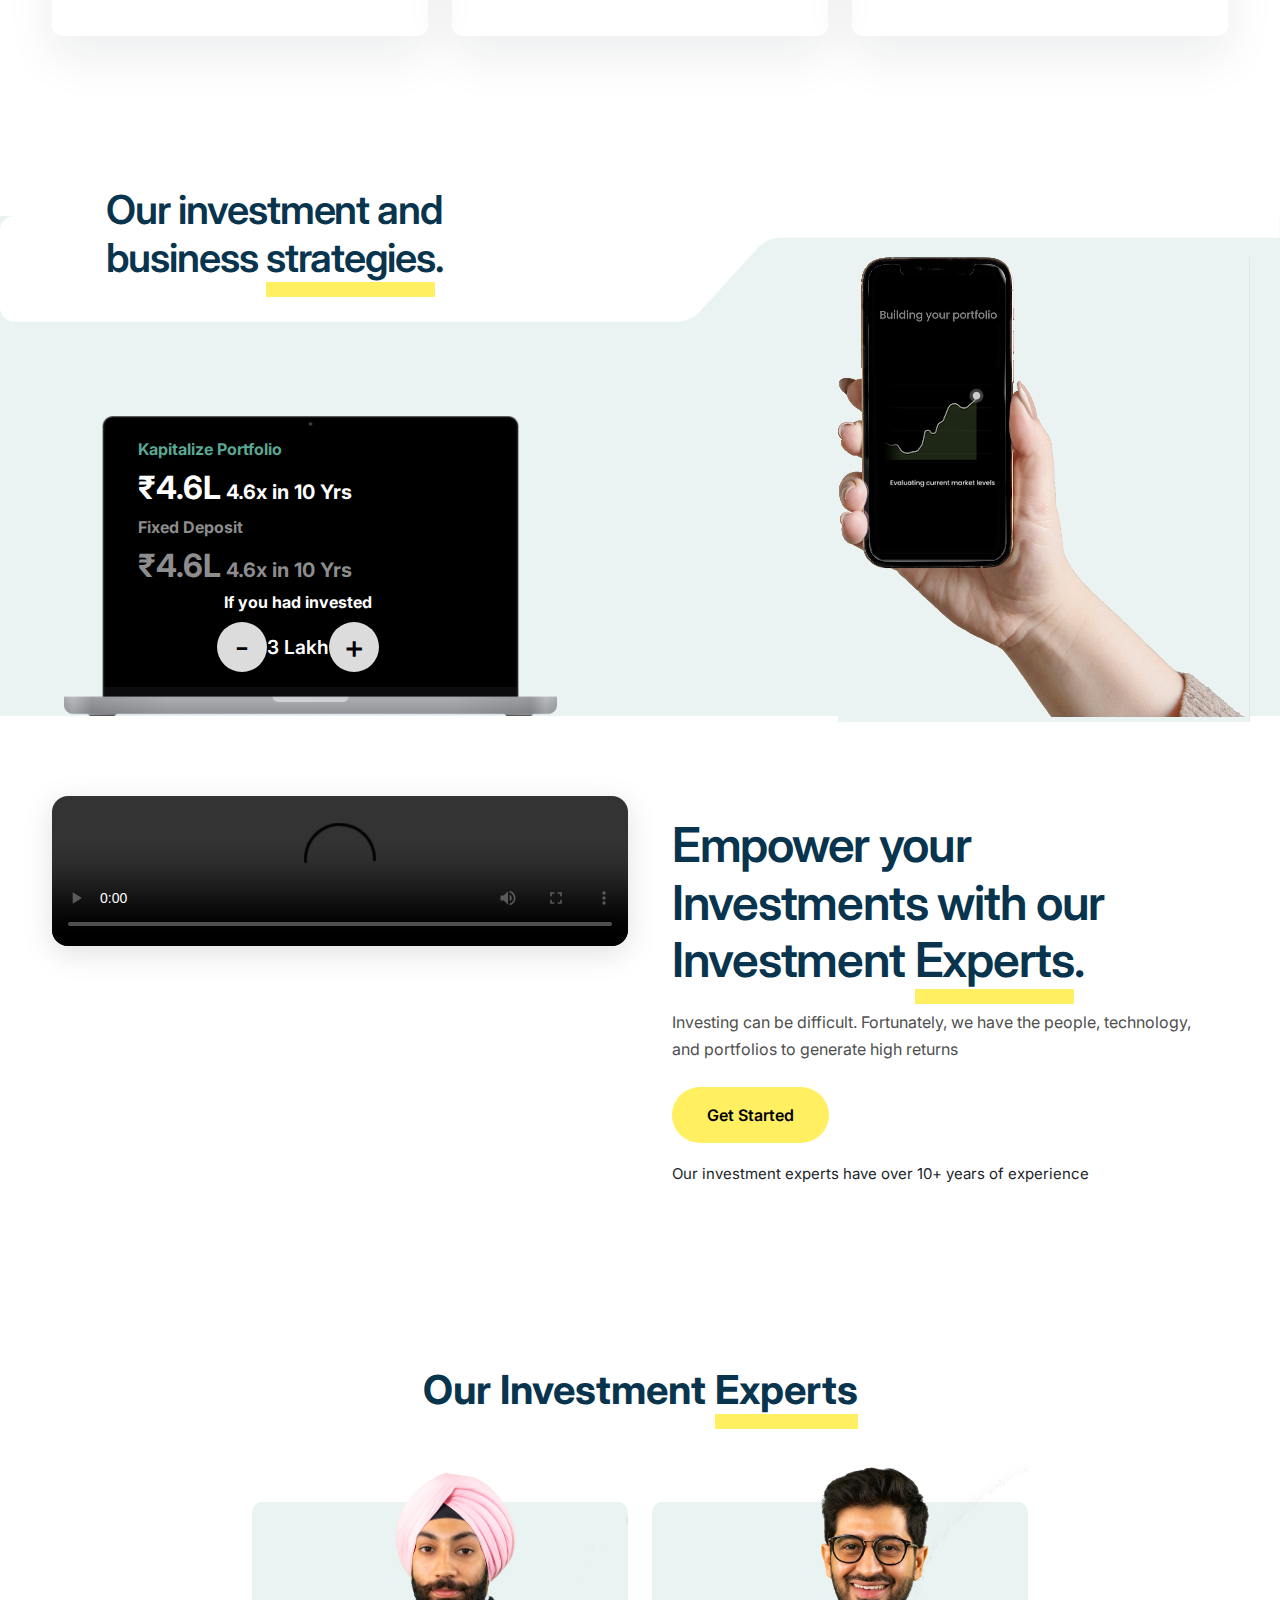
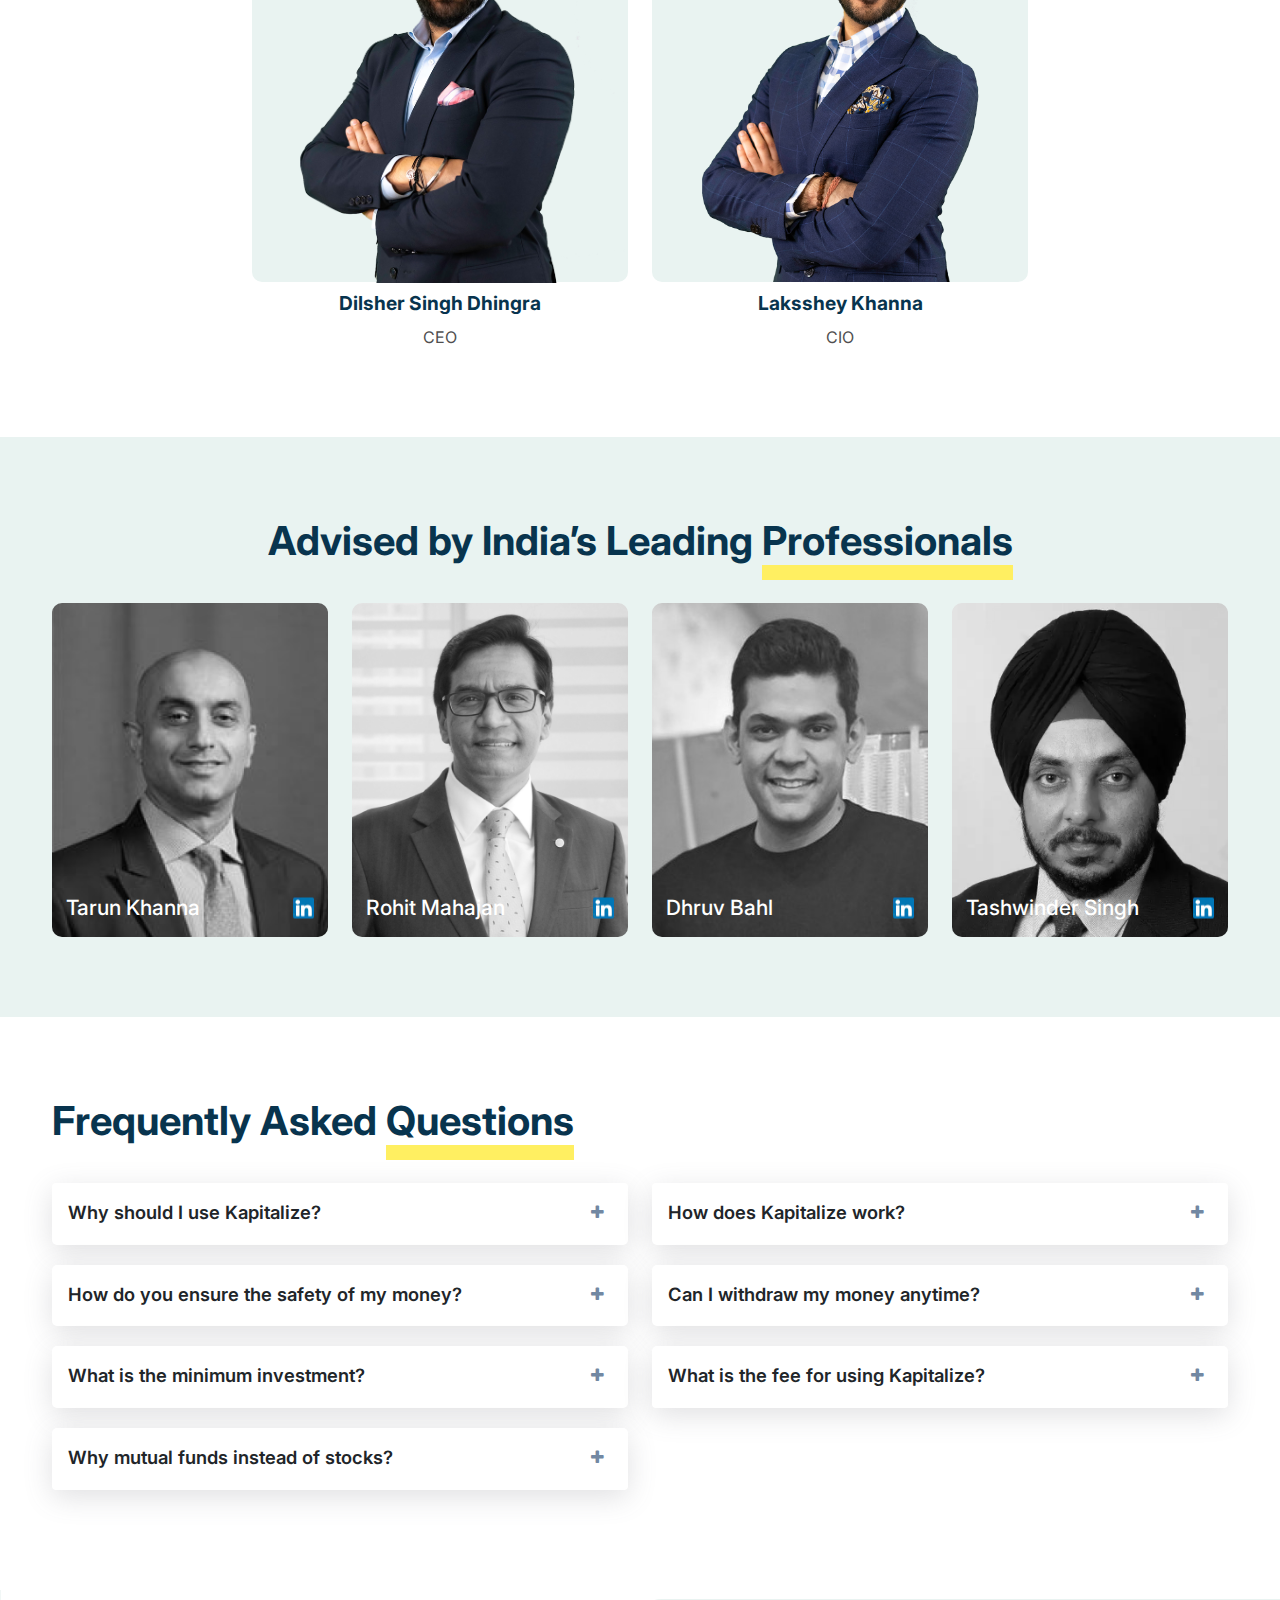
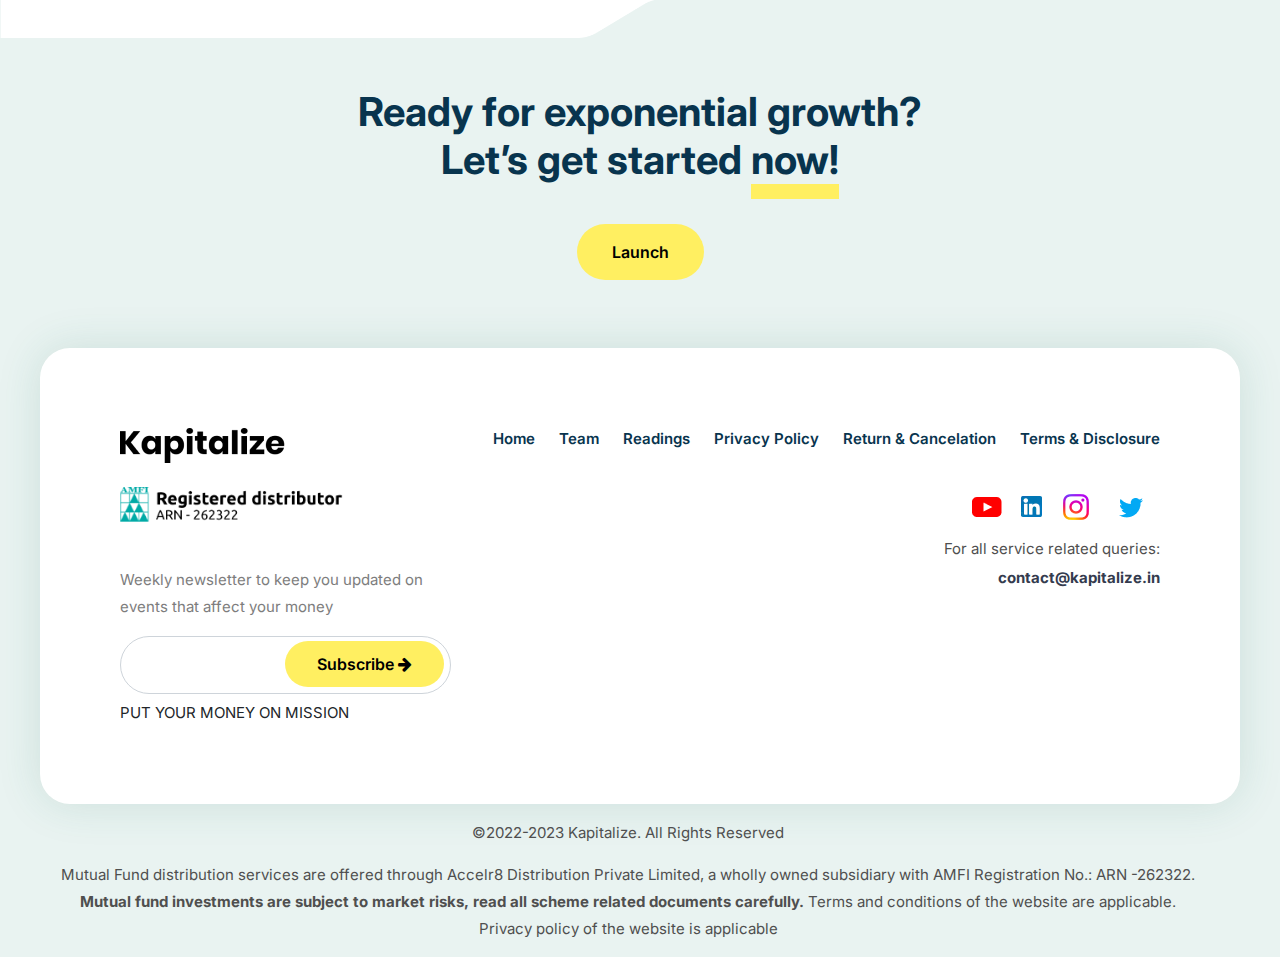
==== commit 492e35da: "updates" ====
--- a/index.html
+++ b/index.html
@@ -295,10 +295,10 @@
               <div class="kapitalize-p-heading"><h3>Kapitalize Portfolio</h3>
               <h5><span>₹4.6L</span> 4.6x in 10 Yrs</h5>
               </div>
-              <div class="kapitalize-p-heading"><h3>Fixed Deposit</h3>
+              <div class="kapitalize-p-heading-grey grey"><h3>Fixed Deposit</h3>
                   <h5><span>₹4.6L</span> 4.6x in 10 Yrs</h5>
                   </div>
-                  <div class="kapitalize-p-heading-m"><h3>If you had invested</h3>
+                  <div class="kapitalize-p-heading-m text-center"><h3 style="color: #fff;">If you had invested</h3>
                       <div class="number-flex">
          <div>                 <a href="" class="btn btn-circle"><span class="minus">-</span></a></div>
                  <div class="value">3 Lakh</div>
@@ -414,7 +414,7 @@
   <div class="container">
     <div class="row mb-30">
       <div class="col-md-8 mx-auto">
-        <div class="sec-heading-blog">
+        <div class="sec-heading-blog mb-5">
           
           <h2>Our Investment 
               <span class="border-yellow">Experts</span></h2>
@@ -426,7 +426,9 @@
       <div class="row mt-50">
         <div class="col-md-6 mx-auto">
           <div class="team-member">
-            <img src="assets/img/DSD_Kapitalize Main Photo.png"/>
+       <div class="team-member-ab1">
+        <img src="assets/img/DSD_Kapitalize Main Photo.png"/>
+       </div>
             
           </div>
           <div class="team-member-content">
@@ -436,7 +438,9 @@
         </div>
         <div class="col-md-6 mx-auto">
           <div class="team-member">
+            <div class="team-member-ab2">
             <img src="assets/img/LK_Kapitalize Main Photo Vf.png"/>
+            </div>
             
           </div>
           <div class="team-member-content">
--- a/assets/css/style.css
+++ b/assets/css/style.css
@@ -512,8 +512,9 @@
 }
 .mobile-video {
   position: absolute;
-  bottom: -10px;
-  right: 0;
+
+  bottom: -12px;
+  right: 30px;
 }
 .mobile-video video {
   height: 465px;
@@ -541,6 +542,7 @@
   width: 50%;
   font-weight: 600;
   margin-bottom: 20px;
+  left: 8%;
   line-height: 1.2em;
   letter-spacing: -0.027em;
 }
@@ -780,10 +782,21 @@
   color: #fff;
   font-size: 1.2rem;
 }
-
+.kapitalize-p-heading-grey h3 {
+  color: #8d8d8d;
+}
+.kapitalize-p-heading-grey h5 {
+  color: #8d8d8d;
+}
+.kapitalize-p-heading-grey span {
+  color: #8d8d8d !important;
+  font-size: 2rem;
+
+  margin-bottom: 10px;
+}
 .kapitalize-p-heading span {
   font-size: 2rem;
-  color: #ffef61;
+  color: #fff;
   margin-bottom: 10px;
 }
 .kapitalize-p-heading {
@@ -791,6 +804,8 @@
 }
 .kapitalize-p-heading-m {
   flex: 1;
+  position: relative;
+  left: 25%;
 }
 .ptb-50 {
   padding-top: 50px;
@@ -803,12 +818,15 @@
   cursor: pointer;
 }
 .btn-circle {
-  background-color: var(--secondary-color);
+  background-color: #dcdcdc;
   color: #000;
   /* font-size: 2.5rem; */
   height: 50px;
   width: 50px;
   border-radius: 50%;
+}
+.btn-circle:hover {
+  background: var(--secondary-color);
 }
 .btn-circle .minus {
   font-weight: 500;
@@ -932,7 +950,32 @@
 }
 .team-member {
   text-align: center;
-}
+  position: relative;
+  top: 10px;
+}
+.team-member-ab1 img {
+  position: absolute;
+  left: 0;
+  top: -47px;
+}
+.team-member-ab1 {
+  height: 380px;
+}
+.video-inbox {
+  box-shadow: rgba(100, 100, 111, 0.2) 0px 7px 29px 0px;
+}
+.team-member-ab2 img {
+  position: absolute;
+  left: 0;
+  top: -58px;
+}
+.team-member-ab2 {
+  height: 380px;
+}
+/* .team-member-ab {
+  position: absolute;
+  width: 100%;
+} */
 .team-member:hover {
   transition-delay: 0.25s;
   transition-duration: 0.25s;
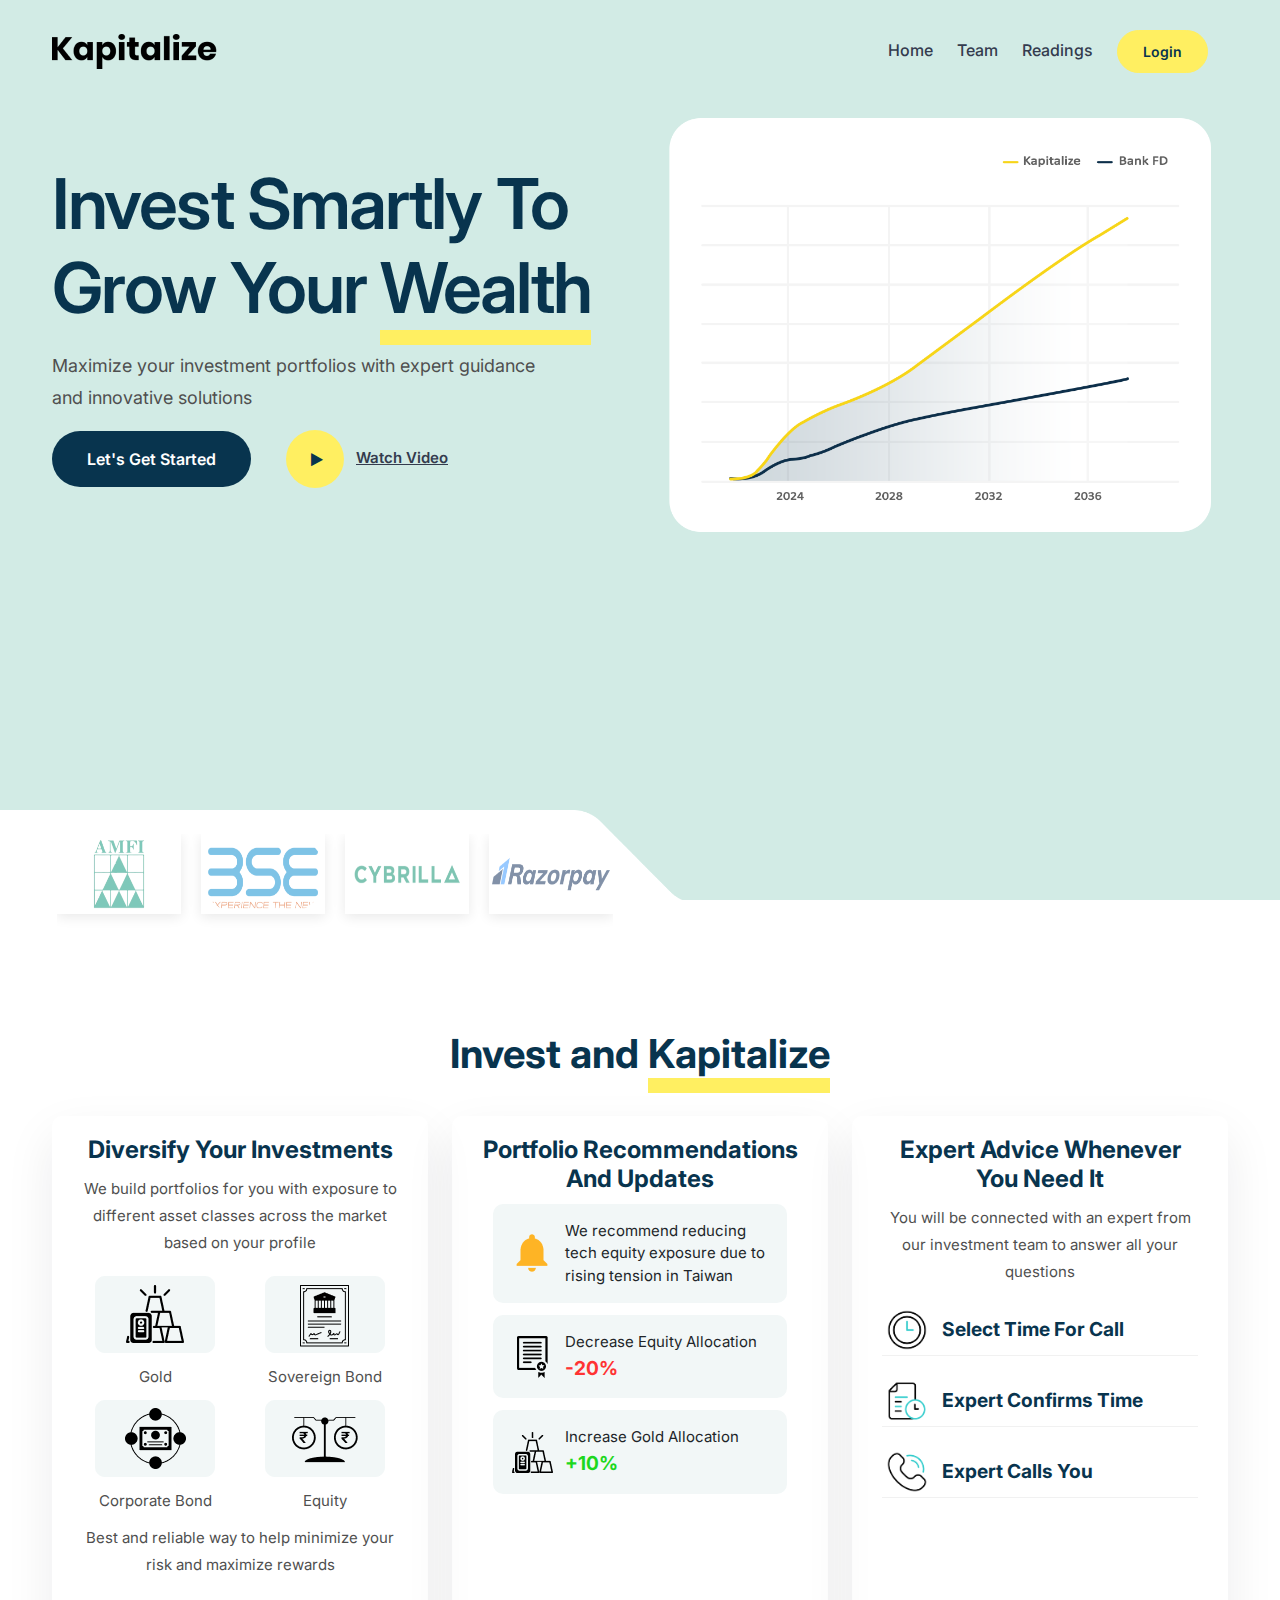
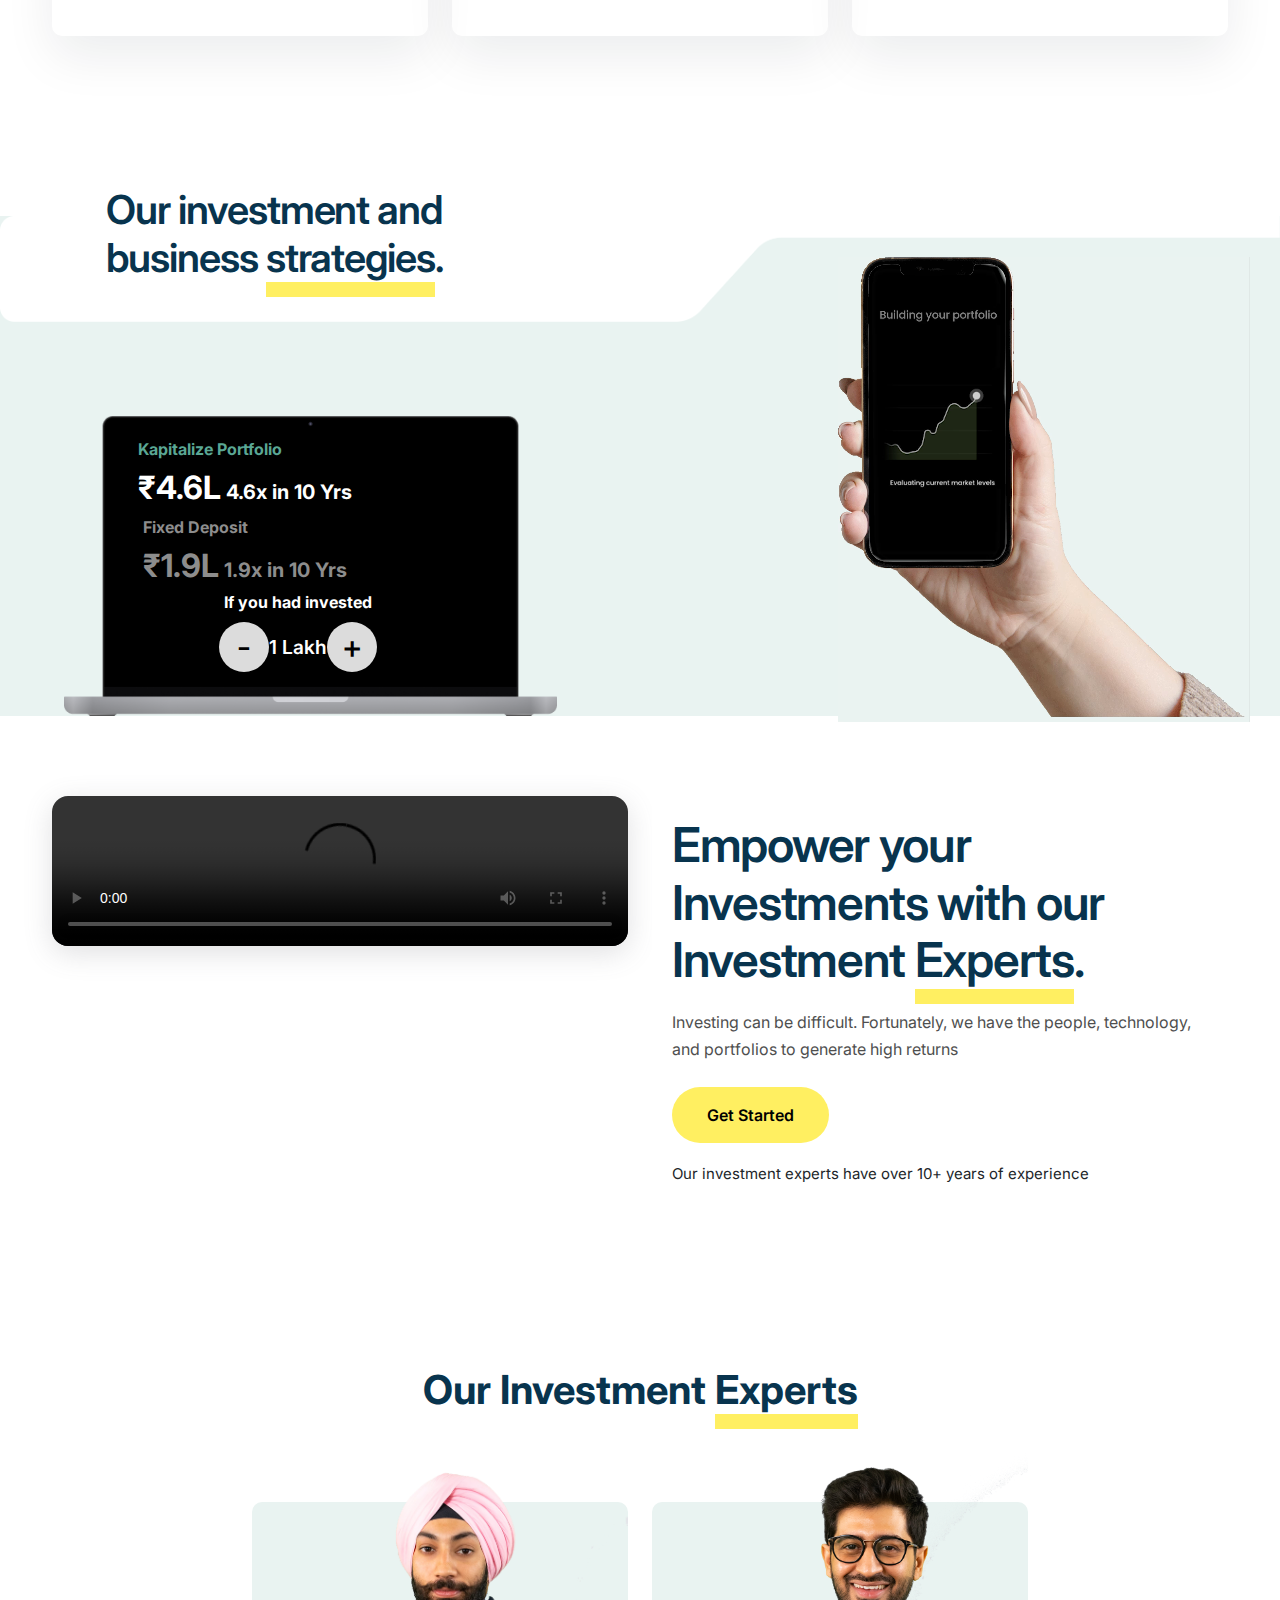
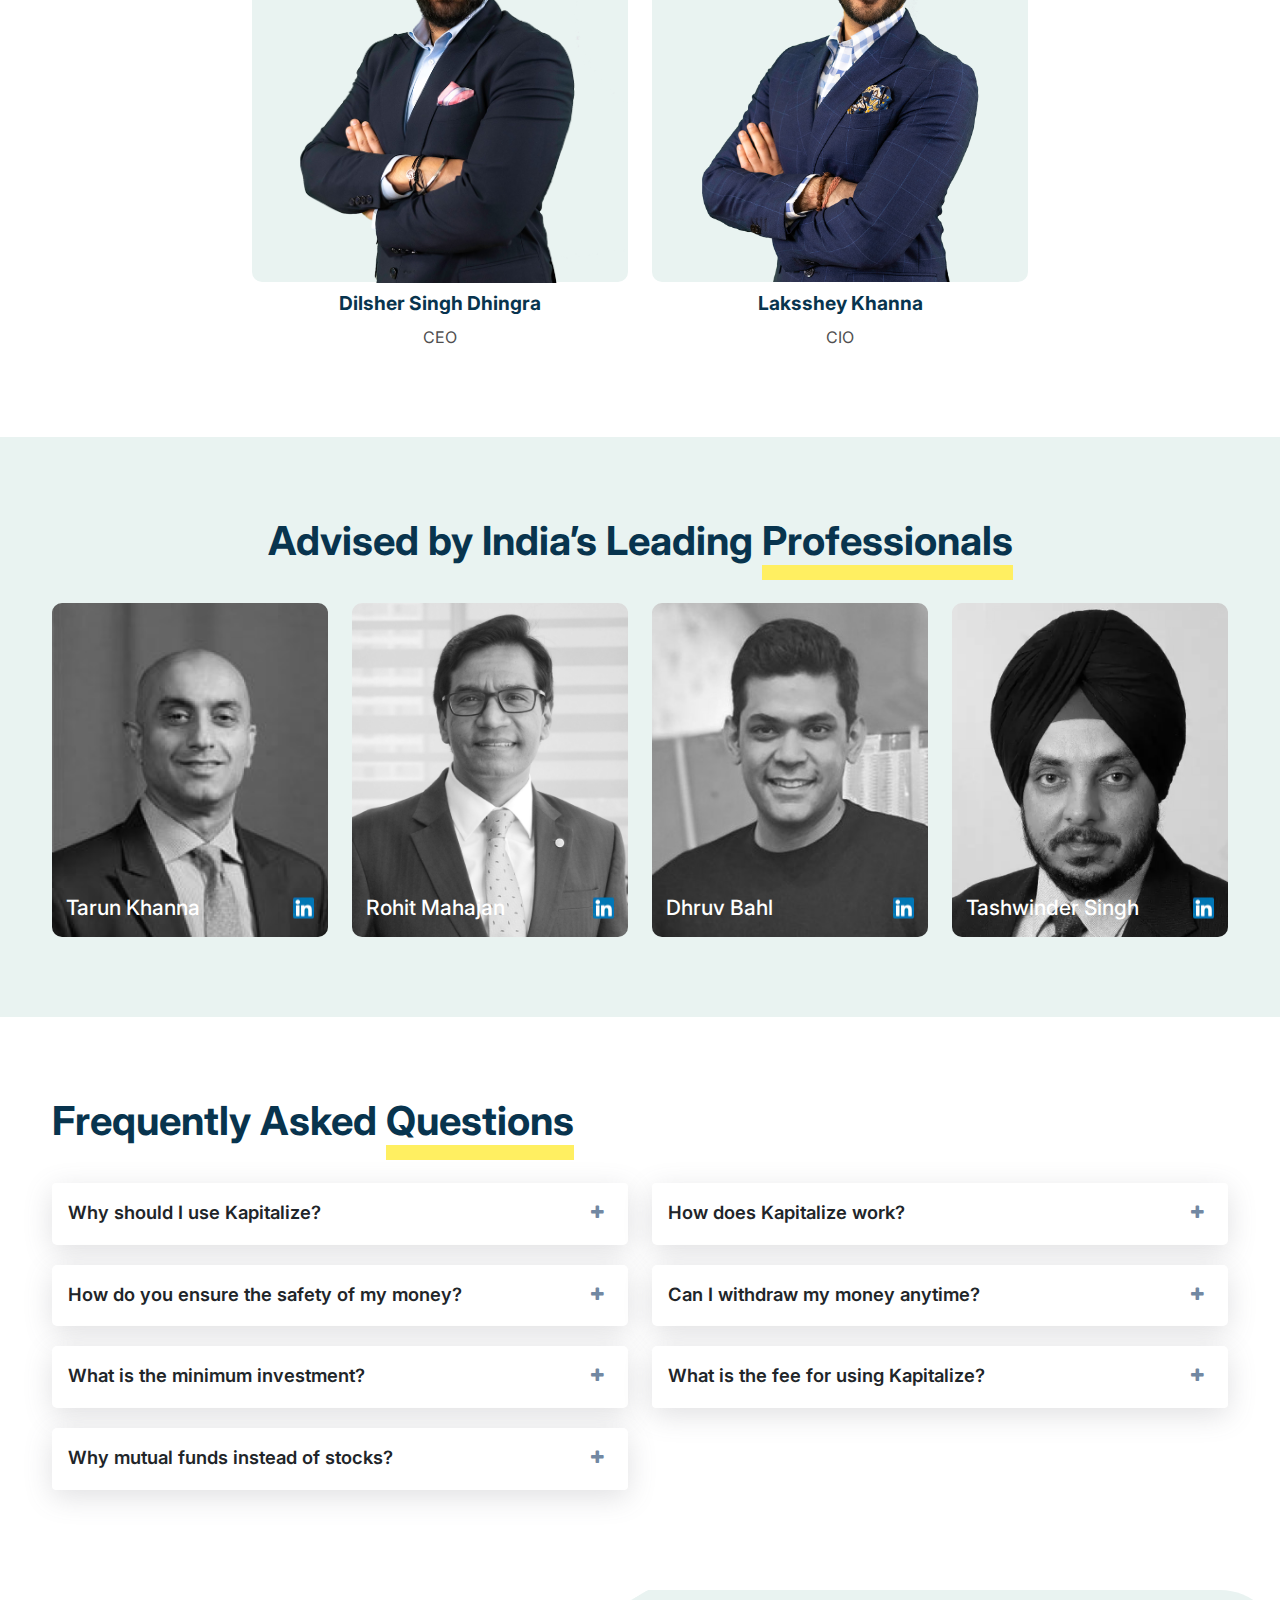
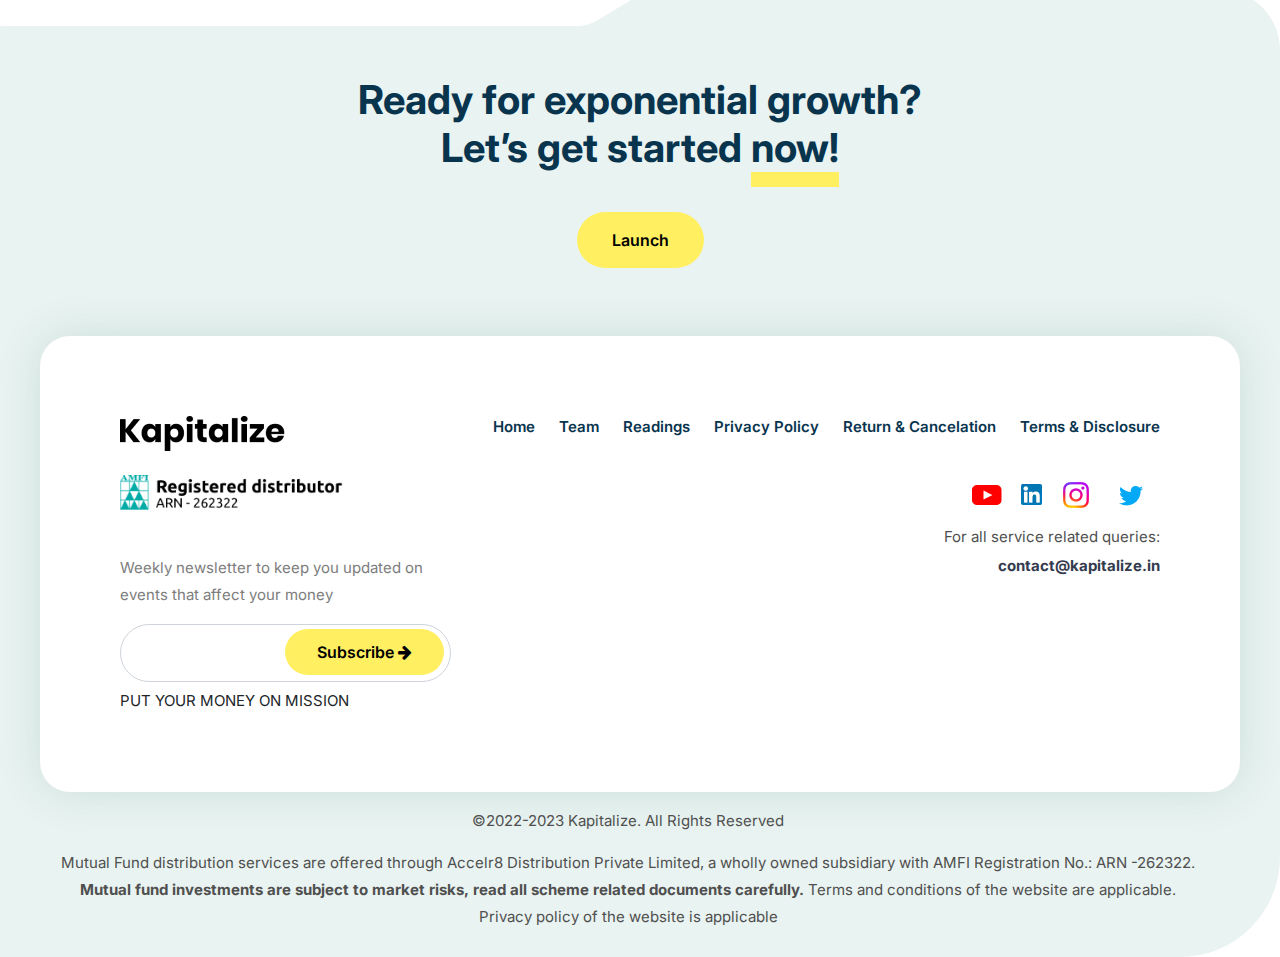
==== commit e2d598b4: "update" ====
--- a/index.html
+++ b/index.html
@@ -296,12 +296,12 @@
               <h5><span>₹4.6L</span> 4.6x in 10 Yrs</h5>
               </div>
               <div class="kapitalize-p-heading-grey grey"><h3>Fixed Deposit</h3>
-                  <h5><span>₹4.6L</span> 4.6x in 10 Yrs</h5>
+                  <h5><span>₹1.9L</span> 1.9x in 10 Yrs</h5>
                   </div>
                   <div class="kapitalize-p-heading-m text-center"><h3 style="color: #fff;">If you had invested</h3>
                       <div class="number-flex">
          <div>                 <a href="" class="btn btn-circle"><span class="minus">-</span></a></div>
-                 <div class="value">3 Lakh</div>
+                 <div class="value">1 Lakh</div>
                   <div>        <a href="" class="btn btn-circle"><span class="plus">+</span></a></div>
                       </div>
                       </div>
--- a/assets/css/style.css
+++ b/assets/css/style.css
@@ -522,6 +522,9 @@
 }
 .oh {
   overflow: hidden;
+}
+.footer-image {
+  translate: 0px -12px;
 }
 .investment {
   background-color: transparent;
@@ -1159,6 +1162,7 @@
 .footer {
   position: relative;
   background: #e9f3f1;
+  border-radius: 40px 60px 100px 0px;
 }
 .first-footer {
   padding-top: 50px;
